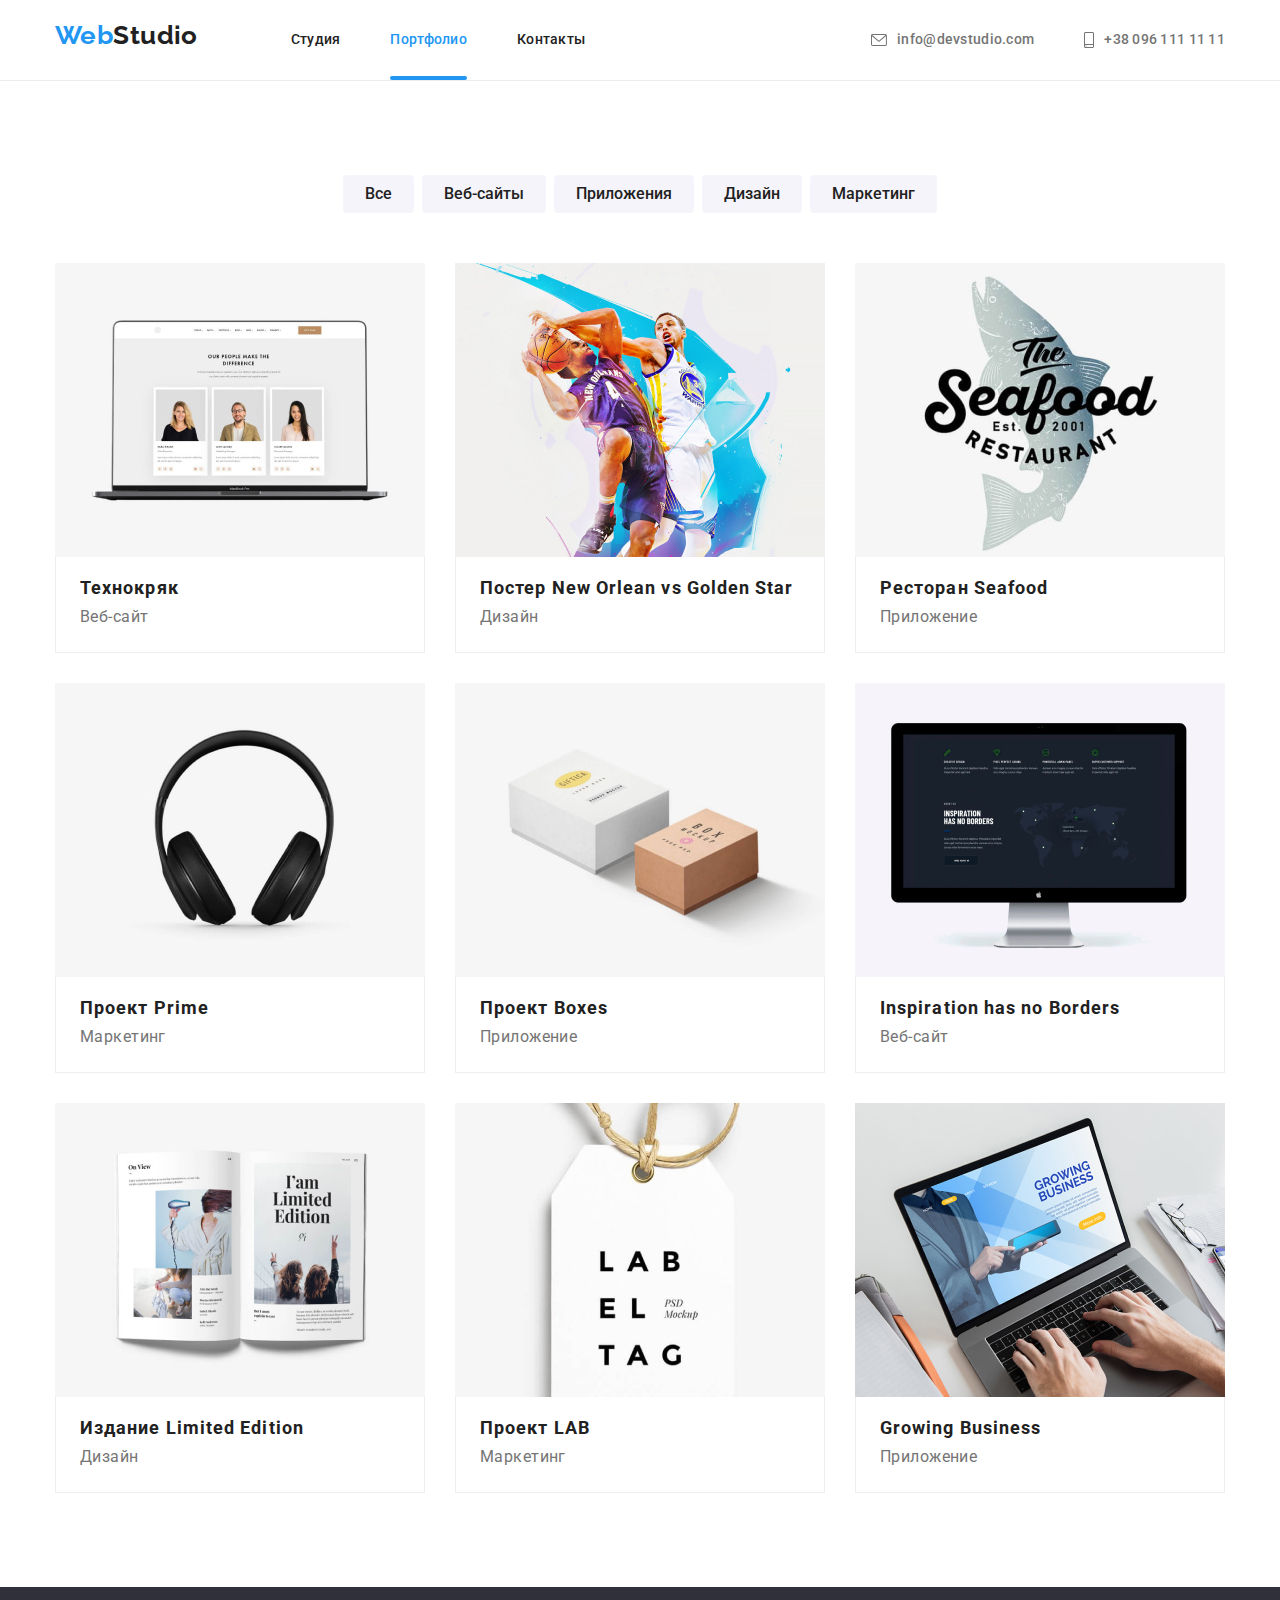
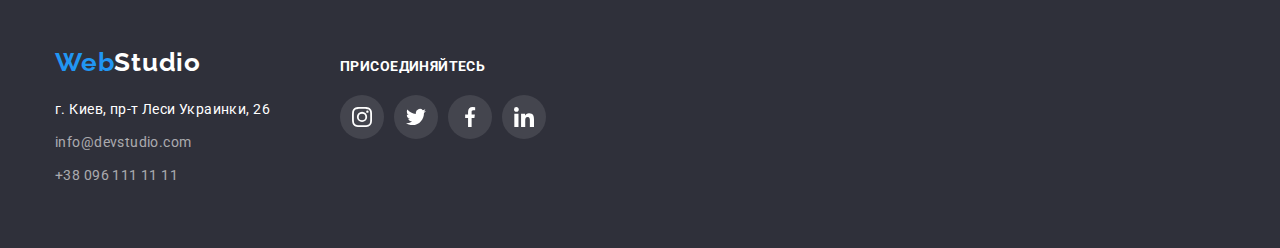
==== portfolio.html @ e8a30d2d "HW6" ====
<!DOCTYPE html>
<html lang="ru">
<head>
    <meta charset="UTF-8">
    <meta http-equiv="X-UA-Compatible" content="IE=edge">
    <meta name="viewport" content="width=device-width, initial-scale=1.0">
    <title>Document</title>
    <link rel="preconnect" href="https://fonts.googleapis.com">
    <link rel="preconnect" href="https://fonts.gstatic.com" crossorigin>
    <link href="https://fonts.googleapis.com/css2?family=Montserrat:wght@400;700&family=Raleway:wght@700&family=Roboto:wght@400;500;700;900&display=swap" rel="stylesheet">
    <link rel="stylesheet" href="https://cdnjs.cloudflare.com/ajax/libs/modern-normalize/1.1.0/modern-normalize.min.css">
    <link rel="stylesheet" href="./css/style.css">
</head>
<body>
    <header class="page-header">
                    <div class="container leader">
                        <nav>
                            <a href="./index.html" class="logo-header"><span class="logo-first-part">Web</span>Studio</a>
                            <ul class="site-nav list">
                                <li class="header-link"><a href="./index.html" class="link">Студия</a></li>
                                <li class="header-link"><a href="" class="link current">Портфолио</a></li>
                                <li class="header-link"><a href="" class="link">Контакты</a></li>
                            </ul>
                        </nav>
                        <ul class="auth-nav list">
                            <li class="auth-link"><a href="mailto:info@devstudio.com" class="primary-button">
                                    <svg class="icon-nav">
                                        <use href="./images/symbol-defs.svg#icon-envelope"></use>
                                    </svg> info@devstudio.com</a></li>
                            <li class="auth-link"><a href="tel:+380961111111" class="primary-button">
                                    <svg class="icon-nav phone">
                                        <use href="./images/symbol-defs.svg#icon-smartphone"></use>
                                    </svg>+38 096 111 11 11</a></li>
                        </ul>
                    </div>
    </header>
    <main>
        <section class="main-section portfolio section">
            <div class="container">
                <h1 hidden>Все виды работ</h1>
                <ul class="list portfolio">
                    <li class="work-list">
                        <button type="button" class="button-portfolio">Все</button>
                    </li>
                    <li class="work-list">
                        <button type="button" class="button-portfolio">Веб-сайты</button>
                    </li>
                    <li class="work-list">
                        <button type="button" class="button-portfolio">Приложения</button>
                    </li>
                    <li class="work-list">
                        <button type="button" class="button-portfolio">Дизайн</button>
                    </li>
                    <li class="work-list">
                        <button type="button" class="button-portfolio">Маркетинг</button>
                    </li>
                </ul>
                <ul class="portfolio-examples list">
                    <li class="portfolio-item">
                        <a class="link-p-i">
                            <div class="portfo-thumb">
                                <img src="./images/portfolio1.jpg" alt="Веб-сайт" width="370" height="294">
                                <div class="portfo-general">
                                    <p class="suggestion">Ресурс предлагает комплексные предложения с разным уровнем функционала и сервисов. Все это
                                        позволит посетителю получить
                                        исчерпывающие сведения о компании или частном лице.
                                    </p>
                                </div>
                            </div>
                            <div class="names">
                                <h2 class="secondary-title portfolio">Технокряк</h2>
                                <p class="ex-names">Веб-сайт</p>
                            </div>
                        </a>
                    </li>
                    <li class="portfolio-item">
                        <a class="link-p-i">
                            <div class="portfo-thumb">
                                <img src="./images/portfolio2.jpg" alt="Дизайн постера" width="370" height="294">
                                <div class="portfo-general">
                                    <p class="suggestion">Ресурс предлагает комплексные предложения с разным уровнем функционала и сервисов. Все это
                                        позволит посетителю
                                        получить исчерпывающие сведения о компании или частном лице.
                                    </p>
                                </div>
                                
                            </div>
                            <div class="names">
                                <h2 class="secondary-title portfolio">Постер New Orlean vs Golden Star</h2>
                                <p class="ex-names">Дизайн</p>
                            </div>
                        </a>
                    </li>
                    <li class="portfolio-item">
                        <a class="link-p-i">
                            <div class="portfo-thumb">
                                <img src="./images/portfolio3.jpg" alt="Лого ресторана" width="370" height="294">
                                <div class="portfo-general">
                                    <p class="suggestion">Ресурс предлагает комплексные предложения с разным уровнем функционала и сервисов. Все это
                                        позволит посетителю
                                        получить исчерпывающие сведения о компании или частном лице.
                                    </p>
                                </div>
                            </div>
                            <div class="names">
                                <h2 class="secondary-title portfolio">Ресторан Seafood</h2>
                                <p class="ex-names">Приложение</p>
                            </div>
                        </a>
                    </li>
                    <li class="portfolio-item">
                        <a class="link-p-i">
                            <div class="portfo-thumb">
                                <img src="./images/portfolio4.jpg" alt="Наушники" width="370" height="294">
                                <div class="portfo-general">
                                    <p class="suggestion">Ресурс предлагает комплексные предложения с разным уровнем функционала и сервисов. Все это
                                        позволит посетителю
                                        получить исчерпывающие сведения о компании или частном лице.
                                    </p>
                                </div>
                            </div>
                            <div class="names">
                                <h2 class="secondary-title portfolio">Проект Prime</h2>
                                <p class="ex-names">Маркетинг</p>
                            </div>
                        </a>
                    </li>
                    <li class="portfolio-item">
                        <a class="link-p-i">
                            <div class="portfo-thumb">
                                <img src="./images/portfolio5.jpg" alt="Две коробки" width="370" height="294">
                                <div class="portfo-general">
                                    <p class="suggestion">Ресурс предлагает комплексные предложения с разным уровнем функционала и сервисов. Все это
                                        позволит посетителю
                                        получить исчерпывающие сведения о компании или частном лице.
                                    </p>
                                </div>
                            </div>
                            <div class="names">
                                <h2 class="secondary-title portfolio">Проект Boxes</h2>
                                <p class="ex-names">Приложение</p>
                            </div>
                        </a>
                    </li>
                    <li class="portfolio-item">
                        <a class="link-p-i">
                            <div class="portfo-thumb">
                                <img src="./images/portfolio6.jpg" alt="Веб-сайт на экране" width="370" height="294">
                                <div class="portfo-general">
                                    <p class="suggestion">Ресурс предлагает комплексные предложения с разным уровнем функционала и сервисов. Все это
                                        позволит посетителю
                                        получить исчерпывающие сведения о компании или частном лице.
                                    </p>
                                </div>
                            </div>
                            <div class="names">
                                <h2 class="secondary-title portfolio" lang="en">Inspiration has no Borders</h2>
                                <p class="ex-names">Веб-сайт</p>
                            </div>
                        </a>
                    </li>
                    <li class="portfolio-item">
                        <a class="link-p-i">
                            <div class="portfo-thumb">
                                <img src="./images/portfolio7.jpg" alt="Книга с илюстрациями" width="370" height="294">
                                <div class="portfo-general">
                                    <p class="suggestion">Ресурс предлагает комплексные предложения с разным уровнем функционала и сервисов. Все это
                                        позволит посетителю
                                        получить исчерпывающие сведения о компании или частном лице.
                                    </p>
                                </div>
                            </div>
                            <div class="names">
                                <h2 class="secondary-title portfolio">Издание Limited Edition</h2>
                                <p class="ex-names">Дизайн</p>
                            </div>
                        </a>
                    </li>
                    <li class="portfolio-item">
                        <a class="link-p-i">
                            <div class="portfo-thumb">
                                <img src="./images/portfolio8.jpg" alt="Лого проекта" width="370" height="294">
                                <div class="portfo-general">
                                    <p class="suggestion">Ресурс предлагает комплексные предложения с разным уровнем функционала и сервисов. Все это
                                        позволит посетителю
                                        получить исчерпывающие сведения о компании или частном лице.
                                    </p>
                                </div>
                            </div>
                            <div class="names">
                                <h2 class="secondary-title portfolio">Проект LAB</h2>
                                <p class="ex-names">Маркетинг</p>
                            </div>
                        </a>
                    </li>
                    <li class="portfolio-item">
                        <a class="link-p-i">
                            <div class="portfo-thumb">
                                <img src="./images/portfolio9.jpg" alt="Экран с видом приложения" width="370" height="294">
                                <div class="portfo-general">
                                    <p class="suggestion">Ресурс предлагает комплексные предложения с разным уровнем функционала и сервисов. Все это
                                        позволит посетителю
                                        получить исчерпывающие сведения о компании или частном лице.
                                    </p>
                                </div>
                            </div>
                            <div class="names">
                                <h2 class="secondary-title portfolio" lang="en">Growing Business</h2>
                                <p class="ex-names">Приложение</p>
                            </div>
                        </a>
                    </li>
                </ul>
            </div>
        </section>
    </main>
    <footer class="page-footer">
        <div class="container basement">
            <div class="footer-div">
                <a href="/" class="logo-footer"><span class="logo-first-part">Web</span>Studio</a>
                <address>
                    <ul class="address list">
                        <li>
                            <p>г. Киев, пр-т Леси Украинки, 26</p>
                        </li>
                        <li><a href="mailto:info@devstudio.com" class="footer-primary-button">info@devstudio.com</a></li>
                        <li><a href="tel:+380961111111" class="footer-primary-button">+38 096 111 11 11</a></li>
                    </ul>
                </address>
            </div>
            <div class="footer-div">
                <p class="joining-paragraph">Присоединяйтесь</p>
                <ul class="social-sites">
                    <li class="footer-sites">
                        <a href="#" class="bottom-symbol">
                            <svg class="sites">
                                <use href="./images/symbol-defs.svg#icon-instagram"></use>
                            </svg>
                        </a>
                    </li>
                    <li class="footer-sites">
                        <a href="#" class="bottom-symbol">
                            <svg class="sites">
                                <use href="./images/symbol-defs.svg#icon-twitter"></use>
                            </svg>
                        </a>
                    </li>
                    <li class="footer-sites">
                        <a href="#" class="bottom-symbol">
                            <svg class="sites">
                                <use href="./images/symbol-defs.svg#icon-facebook"></use>
                            </svg>
                        </a>
                    </li>
                    <li class="footer-sites">
                        <a href="#" class="bottom-symbol">
                            <svg class="sites">
                                <use href="./images/symbol-defs.svg#icon-linkedin"></use>
                            </svg>
                        </a>
                    </li>
                </ul>
            </div>
        </div>
    </footer>
</body>
</html>
---- css/style.css ----
/* Колір лого  color: #2196F3;*/
/* Колір в  посилань хедері 
color: #2196F3;       color: #757575;*/
/* Бекграунд background: #E5E5E5; background: #2F303A; */
/* Колір h1  color: #FFFFFF; */
/* Колір посилань у футері color: rgba(255, 255, 255, 0.6); */


html {
  box-sizing: border-box;
}

*,
*::before,
*::after {
  box-sizing: inherit;
}

:root {
  --primary-text-color: #757575;
  --title-text-color: #212121;
  --accent-color: #2196F3;
  --main-background-color: #FFFFFF;
  --grey-background-color: #2F303A;
  --button-background-color: #188CE8;
  --secondary-white-background-color: #F5F4FA;
}

body {

  color: var(--primary-text-color);
  background: var(--main-background-color);
  font-family: Roboto, sans-serif;
  font-size: 14px;
  letter-spacing: 0.03em;
  
}

h1,
h2,
h3,
h4,
h5,
h6,
p {
  margin: 0;
  padding: 0;
}

ul {
  list-style: none;
  margin: 0;
  padding: 0;
}

.section {
  padding-top: 94px;
  padding-bottom: 94px;
}

.page-header {
  border-bottom: 1px solid #ECECEC;;
  background: var(--main-background-color);
}

.container {
  width: 1200px;
  padding-left: 15px;
  padding-right: 15px;
  margin-left: auto;
  margin-right: auto;
}

.leader {
  display: flex;
}

nav {
  display: flex;
  align-items: baseline;
} 

.logo-header {
  display: block;
  margin-right: 93px;
  margin-bottom: 25px;

  color: var(--title-text-color);
  font-family: Raleway, sans-serif;
  font-weight: 700;
  font-size: 26px;
  line-height: 1.19;
}

.logo-first-part {
  color: var(--accent-color);
  font-family: Raleway, sans-serif;
  font-weight: 700;
  font-size: 26px;
  line-height: 1.19;
}

.site-nav {
  display: flex;
}

.site-nav .header-link {
  margin-right: 50px;
}

.site-nav .header-link:last-child {
  margin-right: 0;
}

.site-nav .link {
  display: block;
  padding-top: 32px;
  padding-bottom: 32px;
  color: var(--title-text-color);
  font-weight: 500;
  line-height: 1.14;
  letter-spacing: 0.02em;

  /* transition-property: color;
  transition-duration: 250ms;
  transition-timing-function: cubic-bezier(0.4, 0, 0.2, 1); */

  transition: color 250ms cubic-bezier(0.4, 0, 0.2, 1);

}

.site-nav .link.current {
  position: relative;
  color: var(--accent-color);
}

.link:hover,
.link:focus {
  color: var(--accent-color);
  
}

.current::after {
position: absolute;
display: inline-block;
content: " ";
bottom: 0;
left: 0;
Width: 100%;
Height: 4px;
background: #2196F3;
border-radius: 2px;
}

.list,
.list a,
.page-footer a,
.page-header a {
  list-style: none;
  text-decoration: none;
}

.auth-nav {
  display: flex;
  margin-left: auto;
}

.auth-link {
  display: flex;
  align-items: center;
  margin-right: 50px;
  margin-top: 0;
  margin-bottom: 0;
  
}

.auth-link:last-child {
  margin-right: 0;
}

.primary-button {
  display: flex;
  align-items: center;
  color: var(--primary-text-color);
  font-family: inherit;
  font-weight: 500;
  line-height: 1.14;
  letter-spacing: 0.02em;
  padding-top: 32px;
  padding-bottom: 32px ;
  
  transition: color 250ms cubic-bezier(0.4, 0, 0.2, 1);
}

.primary-button:hover,
.primary-button:focus {
  cursor: pointer;
  color: var(--accent-color);
  
  
}


/*Hero section*/

.hero-section {
  padding-top: 200px;
  padding-bottom: 200px;
  text-align: center;
  background: var(--grey-background-color);

}

.overlay {
  max-width: 1600px;
  height: 600px;
  margin-left: auto;
  margin-right: auto;
  background-image: linear-gradient(to right, rgba(0, 0, 0, 0.4), rgba(0, 0, 0, 0.4)),
  url(../images/Img\ \(1\).jpg);
  background-repeat: no-repeat;
  background-position: center;
  background-size: cover;
}

.hero-title {

  margin-bottom: 30px;
  margin-left: auto;
  margin-right: auto;

  color: var(--main-background-color);
  font-weight: 900;
  font-size: 44px;
  line-height: 1.36;
  text-align: center;
  text-transform: uppercase;
  letter-spacing: 0.06em;
  width: 696px;
}

.secondary-button {
  align-items: center;
  text-align: center;
  cursor: pointer;

  color: var(--main-background-color);
  background-color: var(--accent-color);
  font-family: inherit;
  font-weight: 700;
  font-size: 16px;
  line-height: 1.88;
  letter-spacing: 0.06em;
  border: none;
  border-radius: 4px;
  width: 200px;
  height: 50px;
  box-shadow: 0px 4px 4px rgba(0, 0, 0, 0.15);

  transition: color 250ms cubic-bezier(0.4, 0, 0.2, 1),
  background-color 250ms cubic-bezier(0.4, 0, 0.2, 1);

}

.secondary-button:hover{
  color: var(--main-background-color);
  background-color: var(--button-background-color);
  font-family: inherit;
  
}

/*Other sections*/

/* .main-section {
  padding-top: 94px;
  padding-bottom: 94px;
} */

.main-section .third-title {
  font-weight: 700;
  font-size: 14px;
  line-height: 1.14;
  text-transform: uppercase;

}

.third-title {
  color: var(--title-text-color);
  margin-top: 0;
  margin-bottom: 10px;
}

.activity {

  padding-top: 0;
}

.main-section .second-item {
  line-height: 1.71;

}


.main-section .point {
  display: flex;

}

.specifics {
  width: 270px;
  margin-right: 30px;
  margin-left: 0;
}

.specifics:last-child {
  margin-right: 0;
}

.secondary-title {
  color: var(--title-text-color);
  font-weight: 700;
  font-size: 36px;
  line-height: 1.17;
  text-align: center;
  margin-bottom: 50px;
}

.list.works {
  display: flex;

}

img {
  display: block;
  max-width: 100%;
  height: auto;
}

.photos:not(:last-child) {
  margin-right: 30px ;
}

.action-thumb {
  position: relative;
}

.actions {
position: absolute;
bottom: 27px;
left: 0;
right: 0;

font-weight: 700;
line-height: 1.14;
text-align: center;
letter-spacing: 0.03em;
text-transform: uppercase;
color: var(--main-background-color);
}

.action-thumb::before {
  position: absolute;
  display: inline-block;
  content: " ";
  bottom: 0;
  width: 370px;
  height: 70px;

  background: rgba(47, 48, 58, 0.8);
}

/*Fourth section*/

.fourth-section {
  background: var(--secondary-white-background-color);
}

.secondary-title.studiia {
 text-align: center;
 margin-bottom: 50px;

}

.team-list {
  display: flex;
}

/* .team-list .employee {
  box-shadow: 0px 1px 3px rgba(0, 0, 0, 0.12),
  0px 1px 1px rgba(0, 0, 0, 0.14),
  0px 2px 1px rgba(0, 0, 0, 0.2);
  border-radius: 0px 0px 4px 4px;
  
} */

.employee {

  margin-right: 30px;
  background: var(--main-background-color);
  text-align: center;
  box-shadow: 0px 1px 3px rgba(0, 0, 0, 0.12),
  0px 1px 1px rgba(0, 0, 0, 0.14),
  0px 2px 1px rgba(0, 0, 0, 0.2);
  border-radius: 0px 0px 4px 4px;
}

.employee:last-child {
  margin-right: 0;
}

.profession {
 padding-top: 30px;
 padding-bottom: 16px;
/*margin-top: 30px;
margin-bottom: 30px;*/
 text-align: center;
}

.fourth-section .third-title {
  font-weight: 500;
  font-size: 16px;
  line-height: 1.19;
  margin-bottom: 10px;
}

.fourth-section p {
  font-size: 16px;
  line-height: 1.19;
  
}

.social-box {
  padding-bottom: 30px;
  text-align: center;
}

.personal-sites {
  margin-right: 10px;
  width: 44px;
  height: 44px;
  border-radius: 50%;
  cursor: pointer;
  transition: background-color 250ms cubic-bezier(0.4, 0, 0.2, 1);
}

.personal-sites:last-child {
  margin-right: 0;
}

.personal-link-site{
display: flex;
align-items: center;
width: 100%;
height: 100%;
padding: 12px 12px;
transition: fill 250ms cubic-bezier(0.4, 0, 0.2, 1);
}

.personal-link-site:hover .personal-icon-site,
.personal-link-site:focus .personal-icon-site{
  fill: var(--main-background-color);
}

.personal-sites:hover {
  background-color: var(--accent-color);
}

.personal-icon-site {
  width: 20px;
  height: 20px;
  fill: #AFB1B8;
}
/*Footer*/

.page-footer {
  padding-top: 60px;
  padding-bottom: 60px;
  background: var(--grey-background-color);
}

.logo-footer {
  display: inline-block;
  font-weight: 700;
  font-size: 26px;
  line-height: 1.19;
  letter-spacing: 0.03em;
  margin-bottom: 20px;
  
  color: var(--main-background-color);
  font-family: Raleway, sans-serif;
}

address {
  font-style: normal;

}

.address li:not(:last-child){
  margin-bottom: 9px;
}

.address p {
 color: var(--main-background-color);
 line-height: 1.71;
}

.address a { 
  color: rgba(255, 255, 255, 0.6);
  line-height: 1.71;
}

.footer-primaru-button {
  display: flex;
  align-items: center;
  color: var(--primary-text-color);
  font-family: inherit;
  font-weight: 500;
  line-height: 1.14;
  letter-spacing: 0.02em;
}
/*Portfolio*/


.button-portfolio {
  cursor: pointer;

  color: var(--title-text-color);
  background: var(--secondary-white-background-color);
  font-family: inherit;
  font-weight: 500;
  font-size: 16px;
  line-height: 1.62;
  text-align: center;
  border-radius: 4px;
  border: none;
  padding: 6px 22px;
  
  transition: color 250ms cubic-bezier(0.4, 0, 0.2, 1),
  background-color 250ms cubic-bezier(0.4, 0, 0.2, 1);
}

.button-portfolio:hover {
  color: var(--main-background-color);
  background-color: var(--accent-color);
}

.list.portfolio {
  display: flex;
  justify-content: center;
  margin-bottom: 50px;
  margin-left: auto;
  margin-right: auto;

}

.work-list {
  margin-right: 8px;
  border-radius: 4px;

  transition: bow-shadow 250ms cubic-bezier(0.4, 0, 0.2, 1);
}

.work-list:last-child{
  margin-right: 0;
}

.work-list:hover,
.work-list:focus {
  box-shadow: 0px 3px 1px rgba(0, 0, 0, 0.1),
  0px 1px 2px rgba(0, 0, 0, 0.08),
  0px 2px 2px rgba(0, 0, 0, 0.12);
}


.portfolio-examples.list {
  display: flex;
  flex-wrap: wrap;
  list-style: none;
  margin-right: -30px;
  margin-bottom: -30px;

}

.portfolio-item {
  margin-right: 30px;
  margin-bottom: 30px;
  background: #FFFFFF;
  
}

.portfolio-item:nth-child(3n){
  margin-right: 0px;
}

.link-p-i {
  transition: box-shadow 250ms cubic-bezier(0.4, 0, 0.2, 1);
}

.link-p-i:hover {
  display: block;
  box-shadow: 0px 1px 1px rgba(0, 0, 0, 0.12),
  0px 4px 4px rgba(0, 0, 0, 0.06),
  1px 4px 6px rgba(0, 0, 0, 0.16);
}

.names {

  padding-left: 24px;
  padding-right: 24px;
  padding-top: 20px;
  padding-bottom: 20px;
  border-left: 1px solid #EEEEEE;
  border-right: 1px solid #EEEEEE;
  border-bottom: 1px solid #EEEEEE;
}

.portfolio-examples li {
  background: var(--main-background-color);
}

.portfolio-examples .secondary-title {
  font-weight: 700;
  font-size: 18px;
  line-height: 2;
  letter-spacing: 0.06em;
}

.portfolio-examples .ex-names {
  font-size: 16px;
  line-height: 1.88;
}

.portfo-thumb {
  position: relative;
  overflow: hidden;
}

.portfo-general {
  position: absolute;
  top: 0;
  left: 0;
  width: 100%;
  height: 100%;
  background-color: rgba(33, 150, 243, 0.9);;
  opacity: 0; 
  transform: translateY(100%);
  
  transition: transform 250ms cubic-bezier(0.4, 0, 0.2, 1),
  opacity 250ms cubic-bezier(0.4, 0, 0.2, 1);
}

.portfolio-item:hover .portfo-general{
  transform: translateX(0);
  opacity: 1;
}


.suggestion {
  position: absolute;
  top: 63px;
  left: 24px;
  font-weight: 400;
  font-size: 18px;
  line-height: 1.56;
  letter-spacing: 0.03em;

  color: var(--main-background-color);
  opacity: 0;
  transition: opacity 250ms cubic-bezier(0.4, 0, 0.2, 1);
}

.portfolio-item:hover .suggestion {
  opacity: 1;
}

.secondary-title.portfolio {

  font-weight: 700;
  font-size: 18px;
  line-height: 1.17;
  margin-bottom: 4px;
  text-align: left;
  letter-spacing: 0.06em;
  
}


/* Sprite.css  */
/* Header */
.icon-nav {
  margin-right: 10px;
  margin-left: 0;
  margin-top: 0;
  margin-bottom: 0;
  padding: 0;
  width: 16px;
  height: 12px;
  fill: currentColor;
 }

 .phone {
   width: 10px;
   height: 16px;
 }
 /* Hero section */
 .close-button {
    display: flex;
    align-items: center;
    justify-content: center;
    padding: 0;
    width: 30px;
    height: 30px;
    margin-left: 490px;
    margin-top: 8px;
    margin-right: 8px;
    background: var(--main-background-color);
    border: 1px solid rgba(0, 0, 0, 0.1);
    border-radius: 50%;
   
 }

 .close {
  margin: 0;
  padding: 0;
  width: 18px;
  height: 18px;
  fill: #000000;
 }

 /* Second section */
 .features {
   display: flex;
   align-items: center;
   width: 270px;
   height: 120px;
   margin-bottom: 30px;
   border-radius: 4px;
   background: #F5F4FA;
   padding: 25px 100px;
 }

 .specific-pic {
   width: 70px;
   height: 70px;
  }
 
 .specific-pic:last-child {
   margin-right: 0;
  }

 /* Clients */
.clients {
  display: flex;
  padding: 0;
  margin: 0;
  list-style: none;
}

.link-icon {
  width: 170px;
  height: 92px;
  border: 1px solid #AFB1B8;
  border-radius: 4px;
  padding: 16px 32px;
  fill: #AFB1B8;

  
}

a .link-icon {
 transition: border 250ms cubic-bezier(0.4, 0, 0.2, 1),
 border-radius 250ms cubic-bezier(0.4, 0, 0.2, 1);
}

.link-icon:hover,
.link-icon:focus {
  fill: var(--accent-color);
  border: 1px solid var(--accent-color);
  border-radius: 4px;
}


.icontype {
  margin-right: 30px;
  fill: #AFB1B8;
}

.icontype:last-child {
  margin-right: 0;
}

/* Footer */

.basement {
  display: flex;
  align-items: baseline;
}

.footer-div {
  margin-right: 70px;
}

.footer-div:last-child {
  margin-right: 0;
}

.joining-paragraph {
color: var(--main-background-color);
font-weight: 700;
line-height: 1.14;
text-transform: uppercase;
margin-bottom: 20px;

}

.social-sites {
  display: flex;
  justify-content: center;
  padding: 0;
  margin: 0;
  list-style: none;
}

.footer-sites {
  margin-right: 10px;
  width: 44px;
  height: 44px;
  border-radius: 50%;
  background: rgba(255, 255, 255, 0.1);
  cursor: pointer;

  transition: background-color 250ms cubic-bezier(0.4, 0, 0.2, 1);
}

.footer-sites:hover,
.footer-sites:focus {
  background-color: var(--accent-color);
  
}

.footer-sites:last-child {
 margin: 0;
}

.bottom-symbol {
  display: flex;
  align-items: center;
  width: 100%;
  height: 100%;
  padding: 12px 12px;
}

.sites {
  width: 20px;
  height: 20px;
  fill: var(--main-background-color);
} 


.footer-m-l-joining {
  display: flex;
}

.m-l-input {
  width: 358px;
  height: 50px;
  padding-left: 15px;
  margin-right: 12px;
  background-color: var(--grey-background-color);
  border: 1px solid rgba(255, 255, 255, 0.3);
  box-shadow: 0px 4px 4px rgb(0 0 0 / 15%);;
  border-radius: 4px;
/* 
  font-size: 16px;
  line-height: 20px;
  display: flex;
  align-items: center;
  letter-spacing: 0.03em;
  color: rgba(255, 255, 255, 0.6); */
}

.subscribe {
  display: flex;
  align-items: center;
  justify-content: center;
  padding: 10px 29px;
  text-align: center; 
  font-family: inherit;
  font-weight: 700;
  font-size: 16px;
  line-height: 1.88;
  letter-spacing: 0.06em;
  color: #FFFFFF;
  width: 200px;
  height: 50px;
  background: #2196F3;
  box-shadow: 0px 4px 4px rgba(0, 0, 0, 0.15);
  border: none;
  border-radius: 4px;
  cursor: pointer;
}
 
/* Backdrop */
.backdrop {
  position: fixed;
  top: 0;
  left: 0;
  width: 100%;
  height: 100%;
  background: rgba(0, 0, 0, 0.2);
  opacity: 1;

  z-index: 2;
  transition: opacity 250ms cubic-bezier(0.4, 0, 0.2, 1);
}

.backdrop.is-hidden {
  opacity: 0;
  pointer-events: none;
 
}


.modal {
  position: absolute;
  top: 50%;
  left: 50%;
  

  min-width: 528px;
  min-height: 581px;
  background: #FFFFFF;
  box-shadow: 0px 1px 3px rgba(0, 0, 0, 0.12),
  0px 1px 1px rgba(0, 0, 0, 0.14),
  0px 2px 1px rgba(0, 0, 0, 0.2);
  border-radius: 4px;

  
  transform: translate(-50%, -50%) scale(1);
  transition: transform 250ms cubic-bezier(0.4, 0, 0.2, 1);
}


.backdrop.is-hidden .modal {
  transform: translate(50%, 50%);
}
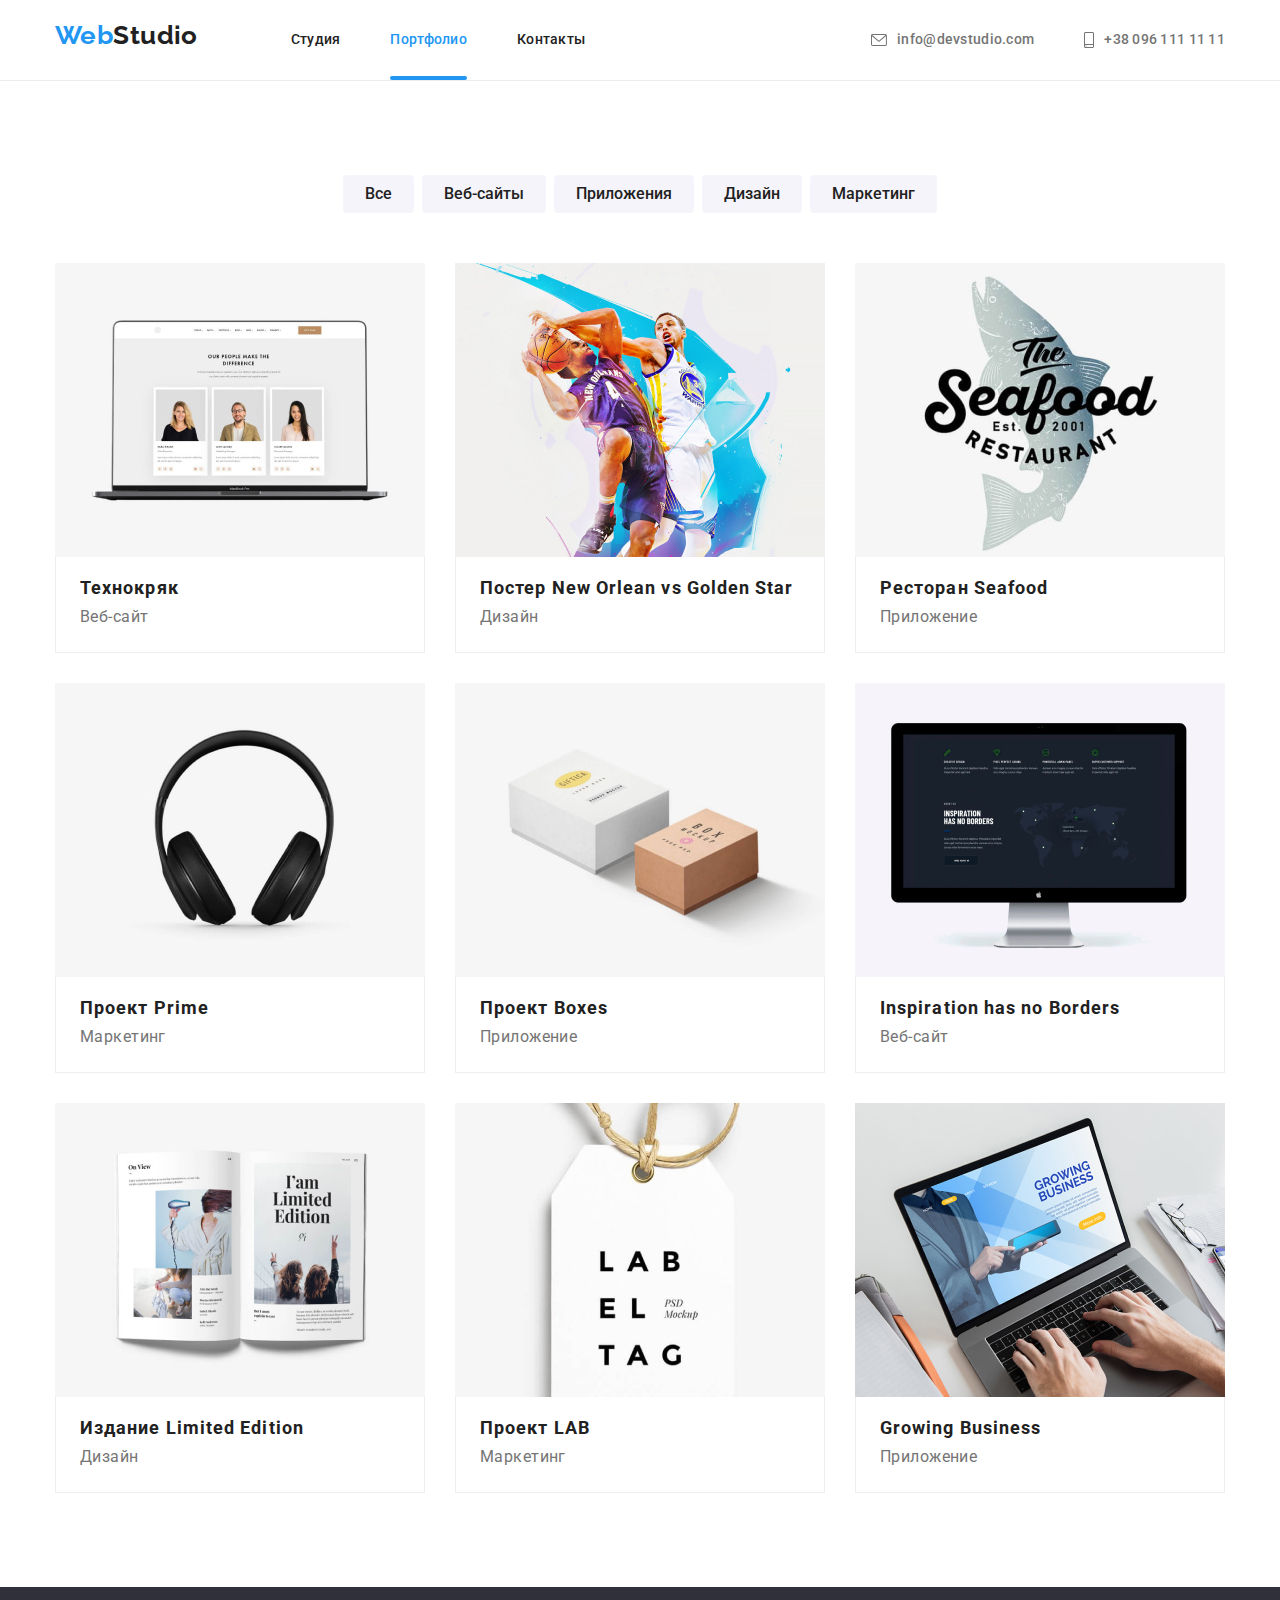
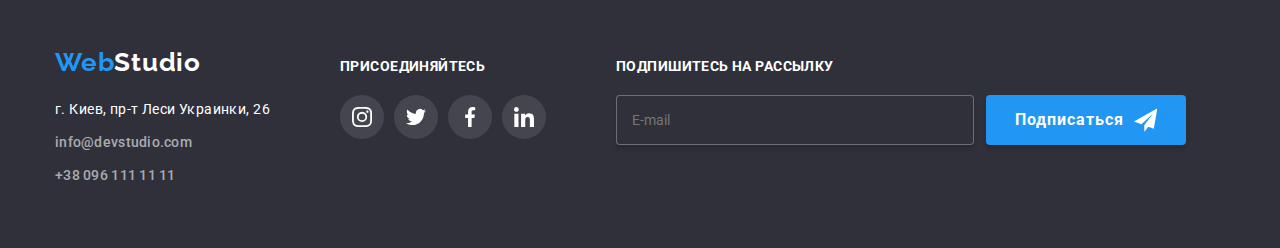
==== commit 0a52e71d: "HT 7" ====
--- a/portfolio.html
+++ b/portfolio.html
@@ -261,6 +261,19 @@
                     </li>
                 </ul>
             </div>
+            <div  class="footer-div">
+                <form action="#"></form>
+                <p class="joining-paragraph">Подпишитесь на рассылку</p>
+                <div class="footer-m-l-joining">
+                    <label for="mailing-list"></label>
+                    <input class="m-l-input" type="email" placeholder="E-mail" id="mailing-list" name="mailing-list">
+                    <button type="submit" class="subscribe">Подписаться
+                        <svg class="icon-submit">
+                            <use href="./images/symbol-defs.svg#icon-send"></use>
+                        </svg>
+                    </button>
+                </div>
+            </div>
         </div>
     </footer>
 </body>
--- a/css/style.css
+++ b/css/style.css
@@ -269,6 +269,199 @@
   
 }
 
+.form {
+  width: 448px;
+  margin-left: 40px;
+  margin-right: 40px;
+}
+
+.form-box {
+  flex-direction: column;
+  display: flex;
+  text-align: start;
+  margin-bottom: 10px;
+}
+
+.form-title {
+  font-weight: 700;
+  font-size: 20px;
+  line-height: 1.15;
+  text-align: center;
+  letter-spacing: 0.03em;
+  margin-bottom: 12px;
+  
+  color: var(--title-text-color);
+}
+
+.form-label {
+  margin-bottom: 4px;
+  font-weight: 400;
+  font-size: 12px;
+  line-height: 1.16;
+  letter-spacing: 0.01em;
+  color: #757575;
+} 
+
+.form-input {
+  width: 100%;
+  height: 40px;
+  border: 1px solid rgba(33, 33, 33, 0.2);
+  border-radius: 4px;
+  margin: 0;
+  padding: 12px 12px 12px 42px;
+  cursor: pointer;
+  outline: none;
+
+  transition: border 250ms cubic-bezier(0.4, 0, 0.2, 1),
+  border-radius 250ms cubic-bezier(0.4, 0, 0.2, 1);
+}
+
+.form-input-area {
+  position: relative;
+}
+
+.form-input:hover,
+.form-input:focus {
+  border: 1px solid #2196F3;
+  border-radius: 4px;
+}
+
+.form-icon {
+  position: absolute;
+  left: 12px;
+  top: 50%;
+  transform: translateY(-50%);
+  margin: 0;
+  padding: 0;
+  width: 12px;
+  height: 12px;
+  fill: var(--title-text-color);
+  cursor: pointer;
+  /* transition: fill 250ms cubic-bezier(0.4, 0, 0.2, 1); */
+}
+
+.form-input:hover + .form-icon,
+.form-input:focus + .form-icon {
+  fill: var(--accent-color);
+}
+
+.form-textarea {
+  resize: none;
+  width: 100%;
+  height: 120px;
+  border: 1px solid rgba(33, 33, 33, 0.2);
+  border-radius: 4px;
+  margin-bottom: 20px;
+  margin-top: 4px;
+  padding: 12px 16px;
+  outline: none;
+  transition: border 250ms cubic-bezier(0.4, 0, 0.2, 1);
+}
+
+.form-textarea:hover,
+.form-textarea:focus {
+  border: 1px solid #2196F3;
+  cursor: pointer;
+}
+
+.form-button {
+  width: 200px;
+  height: 50px;
+  margin: 0;
+  padding: 0;
+  font-weight: 700;
+  font-size: 16px;
+  line-height: 1.88;
+  text-align: center;
+  letter-spacing: 0.06em;
+  color: #FFFFFF;
+  background: #2196F3;
+  box-shadow: 0px 4px 4px rgba(0, 0, 0, 0.15);
+  border-radius: 4px;
+  border: none;
+  cursor: pointer;
+}
+
+.policy {
+  flex-direction: row;
+  align-items: center;
+  margin-bottom: 30px;
+}
+
+.checkbox-label {
+  position: relative;
+  display: inline-block;
+  margin-left: 13px;
+  font-weight: 400;
+  font-size: 14px;
+  line-height: 1.71;
+  letter-spacing: 0.03em;
+  color: #757575;
+} 
+
+.checkbox-input {
+  -webkit-appearance: none;
+  -moz-appearance: none;
+  appearance: none;
+
+  position: absolute;
+}
+
+.checkbox-icon {
+  display: inline-block;
+  margin-right: 7px;
+  width: 16px;
+  height: 15px;
+} 
+
+
+.ch-icon {
+  width: 16px;
+  height: 15px;
+}
+
+.checkbox-icon2 {
+  display: none;
+  margin-right: 7px;
+  width: 16px;
+  height: 15px;
+}
+
+.ch-icon2 {
+  background-color: var(--accent-color);
+  width: 16px;
+  height: 15px;
+}
+
+.checkbox-input:checked ~ .checkbox-icon {
+  display: none;
+}
+
+.checkbox-input:checked ~ .checkbox-icon2 {
+  display: inline-block;
+}
+
+/* .visually-hidden {
+position: absolute;
+width: 1px;
+height: 1px;
+margin: -1px;
+border: 0;
+padding: 0;
+white-space: nowrap;
+clip-path: inset(100%);
+clip: rect(0 0 0 0);
+overflow: hidden;
+} 
+*/
+
+.contract {
+  margin-left: 4px;
+  text-decoration-line: underline;
+  color: #2196F3;
+} 
+
+
 /*Other sections*/
 
 /* .main-section {
@@ -509,7 +702,7 @@
   line-height: 1.71;
 }
 
-.footer-primaru-button {
+.footer-primary-button {
   display: flex;
   align-items: center;
   color: var(--primary-text-color);
@@ -518,6 +711,9 @@
   line-height: 1.14;
   letter-spacing: 0.02em;
 }
+
+
+
 /*Portfolio*/
 
 
@@ -715,7 +911,11 @@
     margin-right: 8px;
     background: var(--main-background-color);
     border: 1px solid rgba(0, 0, 0, 0.1);
-    border-radius: 50%;
+    border-radius: 50%; 
+    cursor: pointer;
+ }
+ .close:hover {
+   fill:  #2196F3;
    
  }
 
@@ -870,6 +1070,9 @@
   border: 1px solid rgba(255, 255, 255, 0.3);
   box-shadow: 0px 4px 4px rgb(0 0 0 / 15%);;
   border-radius: 4px;
+  outline: none;
+
+  
 /* 
   font-size: 16px;
   line-height: 20px;
@@ -877,6 +1080,13 @@
   align-items: center;
   letter-spacing: 0.03em;
   color: rgba(255, 255, 255, 0.6); */
+}
+
+.icon-submit {
+  margin-left: 10px;
+  width: 24px;
+  height: 24px;
+  fill: var(--main-background-color);
 }
 
 .subscribe {
@@ -898,6 +1108,7 @@
   border: none;
   border-radius: 4px;
   cursor: pointer;
+  outline: none;
 }
  
 /* Backdrop */
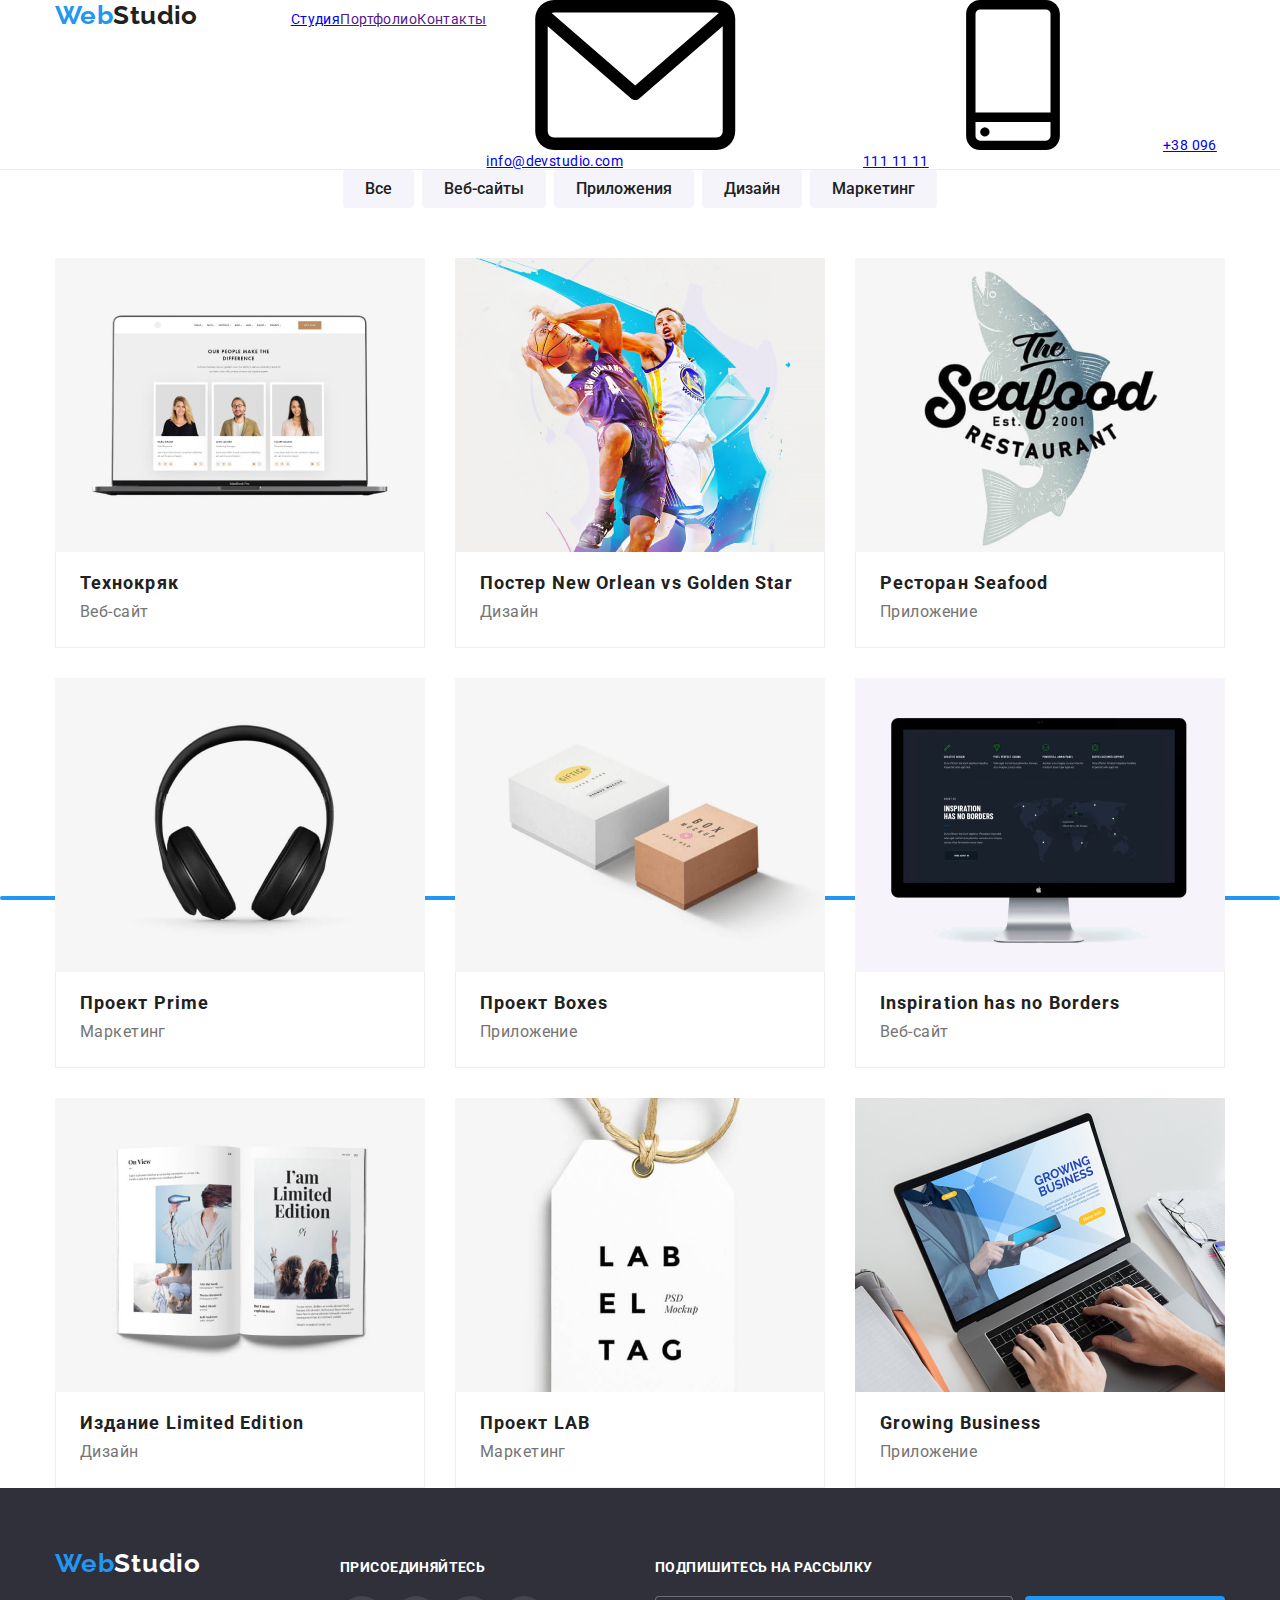
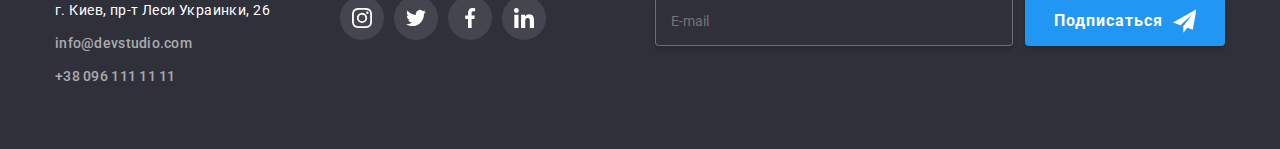
==== commit 7a7e6f62: "Changes portfolio footer" ====
--- a/portfolio.html
+++ b/portfolio.html
@@ -261,7 +261,7 @@
                     </li>
                 </ul>
             </div>
-            <div  class="footer-div">
+            <div  class="footer-subscribe">
                 <form action="#"></form>
                 <p class="joining-paragraph">Подпишитесь на рассылку</p>
                 <div class="footer-m-l-joining">
--- a/css/style.css
+++ b/css/style.css
@@ -53,11 +53,6 @@
   padding: 0;
 }
 
-.section {
-  padding-top: 94px;
-  padding-bottom: 94px;
-}
-
 .page-header {
   border-bottom: 1px solid #ECECEC;;
   background: var(--main-background-color);
@@ -90,6 +85,8 @@
   font-weight: 700;
   font-size: 26px;
   line-height: 1.19;
+  list-style: none;
+  text-decoration: none;
 }
 
 .logo-first-part {
@@ -104,15 +101,17 @@
   display: flex;
 }
 
-.site-nav .header-link {
+.site-nav__list {
   margin-right: 50px;
-}
-
-.site-nav .header-link:last-child {
+  list-style: none;
+  text-decoration: none;
+}
+
+.site-nav__list:last-child {
   margin-right: 0;
 }
 
-.site-nav .link {
+.site-nav__link {
   display: block;
   padding-top: 32px;
   padding-bottom: 32px;
@@ -120,6 +119,8 @@
   font-weight: 500;
   line-height: 1.14;
   letter-spacing: 0.02em;
+  list-style: none;
+  text-decoration: none;
 
   /* transition-property: color;
   transition-duration: 250ms;
@@ -129,13 +130,13 @@
 
 }
 
-.site-nav .link.current {
+.site-nav__link.current {
   position: relative;
   color: var(--accent-color);
 }
 
-.link:hover,
-.link:focus {
+.site-nav__link:hover,
+.site-nav__link:focus {
   color: var(--accent-color);
   
 }
@@ -152,33 +153,29 @@
 border-radius: 2px;
 }
 
-.list,
-.list a,
-.page-footer a,
-.page-header a {
-  list-style: none;
-  text-decoration: none;
-}
 
 .auth-nav {
   display: flex;
   margin-left: auto;
-}
-
-.auth-link {
+
+}
+
+.auth-nav__list {
   display: flex;
   align-items: center;
   margin-right: 50px;
   margin-top: 0;
   margin-bottom: 0;
-  
-}
-
-.auth-link:last-child {
+  list-style: none;
+  text-decoration: none;
+  
+}
+
+.auth-nav__list:last-child {
   margin-right: 0;
 }
 
-.primary-button {
+.page-header__button {
   display: flex;
   align-items: center;
   color: var(--primary-text-color);
@@ -188,18 +185,37 @@
   letter-spacing: 0.02em;
   padding-top: 32px;
   padding-bottom: 32px ;
+  list-style: none;
+  text-decoration: none;
   
   transition: color 250ms cubic-bezier(0.4, 0, 0.2, 1);
 }
 
-.primary-button:hover,
-.primary-button:focus {
+.page-header__button:hover,
+.page-header__button:focus {
   cursor: pointer;
   color: var(--accent-color);
   
   
 }
 
+/* Sprite */
+
+.auth-nav__icon {
+  margin-right: 10px;
+  margin-left: 0;
+  margin-top: 0;
+  margin-bottom: 0;
+  padding: 0;
+  width: 16px;
+  height: 12px;
+  fill: currentColor;
+}
+
+.auth-nav__icon--shape {
+  width: 10px;
+  height: 16px;
+}
 
 /*Hero section*/
 
@@ -223,7 +239,7 @@
   background-size: cover;
 }
 
-.hero-title {
+.hero-section__title {
 
   margin-bottom: 30px;
   margin-left: auto;
@@ -239,7 +255,7 @@
   width: 696px;
 }
 
-.secondary-button {
+.hero-section__button {
   align-items: center;
   text-align: center;
   cursor: pointer;
@@ -262,18 +278,13 @@
 
 }
 
-.secondary-button:hover{
+.hero-section__button:hover{
   color: var(--main-background-color);
   background-color: var(--button-background-color);
   font-family: inherit;
   
 }
 
-.form {
-  width: 448px;
-  margin-left: 40px;
-  margin-right: 40px;
-}
 
 .form-box {
   flex-direction: column;
@@ -316,7 +327,7 @@
   border-radius 250ms cubic-bezier(0.4, 0, 0.2, 1);
 }
 
-.form-input-area {
+.form-input__position {
   position: relative;
 }
 
@@ -333,8 +344,8 @@
   transform: translateY(-50%);
   margin: 0;
   padding: 0;
-  width: 12px;
-  height: 12px;
+  width: 18px;
+  height: 18px;
   fill: var(--title-text-color);
   cursor: pointer;
   /* transition: fill 250ms cubic-bezier(0.4, 0, 0.2, 1); */
@@ -382,7 +393,7 @@
   cursor: pointer;
 }
 
-.policy {
+.checkbox {
   flex-direction: row;
   align-items: center;
   margin-bottom: 30px;
@@ -390,7 +401,8 @@
 
 .checkbox-label {
   position: relative;
-  display: inline-block;
+  display: flex;
+  align-items: center;
   margin-left: 13px;
   font-weight: 400;
   font-size: 14px;
@@ -407,38 +419,47 @@
   position: absolute;
 }
 
-.checkbox-icon {
-  display: inline-block;
+.checkbox-icon__main{
+  display: flex;
+  align-items: center;
   margin-right: 7px;
   width: 16px;
   height: 15px;
 } 
 
 
-.ch-icon {
+.checkbox-icon__first {
   width: 16px;
   height: 15px;
 }
 
-.checkbox-icon2 {
+.checkbox-icon__replaced {
   display: none;
   margin-right: 7px;
   width: 16px;
   height: 15px;
 }
 
-.ch-icon2 {
+.checkbox-icon__second { 
+ 
   background-color: var(--accent-color);
   width: 16px;
   height: 15px;
 }
 
-.checkbox-input:checked ~ .checkbox-icon {
+.checkbox-input:checked ~ .checkbox-icon__main {
   display: none;
 }
 
-.checkbox-input:checked ~ .checkbox-icon2 {
-  display: inline-block;
+.checkbox-input:checked ~ .checkbox-icon__replaced {
+  display: flex;
+  align-items: center;
+}
+
+.checkbox__contract {
+  margin-left: 4px;
+  text-decoration-line: underline;
+  color: #2196F3;
 }
 
 /* .visually-hidden {
@@ -454,62 +475,24 @@
 overflow: hidden;
 } 
 */
-
-.contract {
-  margin-left: 4px;
-  text-decoration-line: underline;
-  color: #2196F3;
-} 
-
-
-/*Other sections*/
-
-/* .main-section {
+/* Second section  */
+.second-section {
   padding-top: 94px;
-  padding-bottom: 94px;
-} */
-
-.main-section .third-title {
+ padding-bottom: 94px;
+}
+
+/* Third-section */
+
+.third-section {
   font-weight: 700;
   font-size: 14px;
   line-height: 1.14;
   text-transform: uppercase;
-
-}
-
-.third-title {
-  color: var(--title-text-color);
-  margin-top: 0;
-  margin-bottom: 10px;
-}
-
-.activity {
-
-  padding-top: 0;
-}
-
-.main-section .second-item {
-  line-height: 1.71;
-
-}
-
-
-.main-section .point {
-  display: flex;
-
-}
-
-.specifics {
-  width: 270px;
-  margin-right: 30px;
-  margin-left: 0;
-}
-
-.specifics:last-child {
-  margin-right: 0;
-}
-
-.secondary-title {
+  padding-top: 94px;
+  padding-bottom: 94px;
+}
+
+.third-section__title{
   color: var(--title-text-color);
   font-weight: 700;
   font-size: 36px;
@@ -518,9 +501,10 @@
   margin-bottom: 50px;
 }
 
-.list.works {
-  display: flex;
-
+.third-section__list {
+  display: flex;
+  list-style: none;
+  text-decoration: none;
 }
 
 img {
@@ -529,29 +513,29 @@
   height: auto;
 }
 
-.photos:not(:last-child) {
-  margin-right: 30px ;
-}
-
-.action-thumb {
+.third-section__photos:not(:last-child) {
+  margin-right: 30px;
+}
+
+.third-section__thumb {
   position: relative;
 }
 
-.actions {
-position: absolute;
-bottom: 27px;
-left: 0;
-right: 0;
-
-font-weight: 700;
-line-height: 1.14;
-text-align: center;
-letter-spacing: 0.03em;
-text-transform: uppercase;
-color: var(--main-background-color);
-}
-
-.action-thumb::before {
+.third-section__actions {
+  position: absolute;
+  bottom: 27px;
+  left: 0;
+  right: 0;
+
+  font-weight: 700;
+  line-height: 1.14;
+  text-align: center;
+  letter-spacing: 0.03em;
+  text-transform: uppercase;
+  color: var(--main-background-color);
+}
+
+.third-section__thumb::before {
   position: absolute;
   display: inline-block;
   content: " ";
@@ -562,9 +546,64 @@
   background: rgba(47, 48, 58, 0.8);
 }
 
+
+
+
+.main-section .third-title {
+  font-weight: 700;
+  font-size: 14px;
+  line-height: 1.14;
+  text-transform: uppercase;
+}
+
+.third-title {
+  color: var(--title-text-color);
+  margin-top: 0;
+  margin-bottom: 10px;
+}
+
+.activity {
+
+  padding-top: 0;
+}
+
+.main-section .second-item {
+  line-height: 1.71;
+
+}
+
+
+.main-section .point {
+  display: flex;
+
+}
+
+.specifics {
+  width: 270px;
+  margin-right: 30px;
+  margin-left: 0;
+}
+
+.specifics:last-child {
+  margin-right: 0;
+}
+
+.secondary-title {
+  color: var(--title-text-color);
+  font-weight: 700;
+  font-size: 36px;
+  line-height: 1.17;
+  text-align: center;
+  margin-bottom: 50px;
+}
+
+
+
 /*Fourth section*/
 
 .fourth-section {
+  padding-top: 94px;
+  padding-bottom: 94px;
   background: var(--secondary-white-background-color);
 }
 
@@ -663,6 +702,12 @@
   height: 20px;
   fill: #AFB1B8;
 }
+
+
+.fifth-section {
+  padding-top: 94px;
+  padding-bottom: 94px;
+}
 /*Footer*/
 
 .page-footer {
@@ -678,6 +723,8 @@
   line-height: 1.19;
   letter-spacing: 0.03em;
   margin-bottom: 20px;
+  list-style: none;
+    text-decoration: none;
   
   color: var(--main-background-color);
   font-family: Raleway, sans-serif;
@@ -710,287 +757,9 @@
   font-weight: 500;
   line-height: 1.14;
   letter-spacing: 0.02em;
-}
-
-
-
-/*Portfolio*/
-
-
-.button-portfolio {
-  cursor: pointer;
-
-  color: var(--title-text-color);
-  background: var(--secondary-white-background-color);
-  font-family: inherit;
-  font-weight: 500;
-  font-size: 16px;
-  line-height: 1.62;
-  text-align: center;
-  border-radius: 4px;
-  border: none;
-  padding: 6px 22px;
-  
-  transition: color 250ms cubic-bezier(0.4, 0, 0.2, 1),
-  background-color 250ms cubic-bezier(0.4, 0, 0.2, 1);
-}
-
-.button-portfolio:hover {
-  color: var(--main-background-color);
-  background-color: var(--accent-color);
-}
-
-.list.portfolio {
-  display: flex;
-  justify-content: center;
-  margin-bottom: 50px;
-  margin-left: auto;
-  margin-right: auto;
-
-}
-
-.work-list {
-  margin-right: 8px;
-  border-radius: 4px;
-
-  transition: bow-shadow 250ms cubic-bezier(0.4, 0, 0.2, 1);
-}
-
-.work-list:last-child{
-  margin-right: 0;
-}
-
-.work-list:hover,
-.work-list:focus {
-  box-shadow: 0px 3px 1px rgba(0, 0, 0, 0.1),
-  0px 1px 2px rgba(0, 0, 0, 0.08),
-  0px 2px 2px rgba(0, 0, 0, 0.12);
-}
-
-
-.portfolio-examples.list {
-  display: flex;
-  flex-wrap: wrap;
-  list-style: none;
-  margin-right: -30px;
-  margin-bottom: -30px;
-
-}
-
-.portfolio-item {
-  margin-right: 30px;
-  margin-bottom: 30px;
-  background: #FFFFFF;
-  
-}
-
-.portfolio-item:nth-child(3n){
-  margin-right: 0px;
-}
-
-.link-p-i {
-  transition: box-shadow 250ms cubic-bezier(0.4, 0, 0.2, 1);
-}
-
-.link-p-i:hover {
-  display: block;
-  box-shadow: 0px 1px 1px rgba(0, 0, 0, 0.12),
-  0px 4px 4px rgba(0, 0, 0, 0.06),
-  1px 4px 6px rgba(0, 0, 0, 0.16);
-}
-
-.names {
-
-  padding-left: 24px;
-  padding-right: 24px;
-  padding-top: 20px;
-  padding-bottom: 20px;
-  border-left: 1px solid #EEEEEE;
-  border-right: 1px solid #EEEEEE;
-  border-bottom: 1px solid #EEEEEE;
-}
-
-.portfolio-examples li {
-  background: var(--main-background-color);
-}
-
-.portfolio-examples .secondary-title {
-  font-weight: 700;
-  font-size: 18px;
-  line-height: 2;
-  letter-spacing: 0.06em;
-}
-
-.portfolio-examples .ex-names {
-  font-size: 16px;
-  line-height: 1.88;
-}
-
-.portfo-thumb {
-  position: relative;
-  overflow: hidden;
-}
-
-.portfo-general {
-  position: absolute;
-  top: 0;
-  left: 0;
-  width: 100%;
-  height: 100%;
-  background-color: rgba(33, 150, 243, 0.9);;
-  opacity: 0; 
-  transform: translateY(100%);
-  
-  transition: transform 250ms cubic-bezier(0.4, 0, 0.2, 1),
-  opacity 250ms cubic-bezier(0.4, 0, 0.2, 1);
-}
-
-.portfolio-item:hover .portfo-general{
-  transform: translateX(0);
-  opacity: 1;
-}
-
-
-.suggestion {
-  position: absolute;
-  top: 63px;
-  left: 24px;
-  font-weight: 400;
-  font-size: 18px;
-  line-height: 1.56;
-  letter-spacing: 0.03em;
-
-  color: var(--main-background-color);
-  opacity: 0;
-  transition: opacity 250ms cubic-bezier(0.4, 0, 0.2, 1);
-}
-
-.portfolio-item:hover .suggestion {
-  opacity: 1;
-}
-
-.secondary-title.portfolio {
-
-  font-weight: 700;
-  font-size: 18px;
-  line-height: 1.17;
-  margin-bottom: 4px;
-  text-align: left;
-  letter-spacing: 0.06em;
-  
-}
-
-
-/* Sprite.css  */
-/* Header */
-.icon-nav {
-  margin-right: 10px;
-  margin-left: 0;
-  margin-top: 0;
-  margin-bottom: 0;
-  padding: 0;
-  width: 16px;
-  height: 12px;
-  fill: currentColor;
- }
-
- .phone {
-   width: 10px;
-   height: 16px;
- }
- /* Hero section */
- .close-button {
-    display: flex;
-    align-items: center;
-    justify-content: center;
-    padding: 0;
-    width: 30px;
-    height: 30px;
-    margin-left: 490px;
-    margin-top: 8px;
-    margin-right: 8px;
-    background: var(--main-background-color);
-    border: 1px solid rgba(0, 0, 0, 0.1);
-    border-radius: 50%; 
-    cursor: pointer;
- }
- .close:hover {
-   fill:  #2196F3;
-   
- }
-
- .close {
-  margin: 0;
-  padding: 0;
-  width: 18px;
-  height: 18px;
-  fill: #000000;
- }
-
- /* Second section */
- .features {
-   display: flex;
-   align-items: center;
-   width: 270px;
-   height: 120px;
-   margin-bottom: 30px;
-   border-radius: 4px;
-   background: #F5F4FA;
-   padding: 25px 100px;
- }
-
- .specific-pic {
-   width: 70px;
-   height: 70px;
-  }
- 
- .specific-pic:last-child {
-   margin-right: 0;
-  }
-
- /* Clients */
-.clients {
-  display: flex;
-  padding: 0;
-  margin: 0;
-  list-style: none;
-}
-
-.link-icon {
-  width: 170px;
-  height: 92px;
-  border: 1px solid #AFB1B8;
-  border-radius: 4px;
-  padding: 16px 32px;
-  fill: #AFB1B8;
-
-  
-}
-
-a .link-icon {
- transition: border 250ms cubic-bezier(0.4, 0, 0.2, 1),
- border-radius 250ms cubic-bezier(0.4, 0, 0.2, 1);
-}
-
-.link-icon:hover,
-.link-icon:focus {
-  fill: var(--accent-color);
-  border: 1px solid var(--accent-color);
-  border-radius: 4px;
-}
-
-
-.icontype {
-  margin-right: 30px;
-  fill: #AFB1B8;
-}
-
-.icontype:last-child {
-  margin-right: 0;
-}
-
-/* Footer */
-
+  list-style: none;
+    text-decoration: none;
+}
 .basement {
   display: flex;
   align-items: baseline;
@@ -1004,12 +773,16 @@
   margin-right: 0;
 }
 
+.footer-subscribe {
+  margin-left: auto;
+}
+
 .joining-paragraph {
-color: var(--main-background-color);
-font-weight: 700;
-line-height: 1.14;
-text-transform: uppercase;
-margin-bottom: 20px;
+  color: var(--main-background-color);
+  font-weight: 700;
+  line-height: 1.14;
+  text-transform: uppercase;
+  margin-bottom: 20px;
 
 }
 
@@ -1035,11 +808,11 @@
 .footer-sites:hover,
 .footer-sites:focus {
   background-color: var(--accent-color);
-  
+
 }
 
 .footer-sites:last-child {
- margin: 0;
+  margin: 0;
 }
 
 .bottom-symbol {
@@ -1048,13 +821,15 @@
   width: 100%;
   height: 100%;
   padding: 12px 12px;
+  list-style: none;
+  text-decoration: none;
 }
 
 .sites {
   width: 20px;
   height: 20px;
   fill: var(--main-background-color);
-} 
+}
 
 
 .footer-m-l-joining {
@@ -1068,12 +843,13 @@
   margin-right: 12px;
   background-color: var(--grey-background-color);
   border: 1px solid rgba(255, 255, 255, 0.3);
-  box-shadow: 0px 4px 4px rgb(0 0 0 / 15%);;
+  box-shadow: 0px 4px 4px rgb(0 0 0 / 15%);
   border-radius: 4px;
   outline: none;
-
-  
-/* 
+  color: var(--main-background-color);
+
+
+  /* 
   font-size: 16px;
   line-height: 20px;
   display: flex;
@@ -1094,7 +870,7 @@
   align-items: center;
   justify-content: center;
   padding: 10px 29px;
-  text-align: center; 
+  text-align: center;
   font-family: inherit;
   font-weight: 700;
   font-size: 16px;
@@ -1110,6 +886,271 @@
   cursor: pointer;
   outline: none;
 }
+
+
+
+/*Portfolio*/
+
+
+.button-portfolio {
+  cursor: pointer;
+
+  color: var(--title-text-color);
+  background: var(--secondary-white-background-color);
+  font-family: inherit;
+  font-weight: 500;
+  font-size: 16px;
+  line-height: 1.62;
+  text-align: center;
+  border-radius: 4px;
+  border: none;
+  padding: 6px 22px;
+  
+  transition: color 250ms cubic-bezier(0.4, 0, 0.2, 1),
+  background-color 250ms cubic-bezier(0.4, 0, 0.2, 1);
+}
+
+.button-portfolio:hover {
+  color: var(--main-background-color);
+  background-color: var(--accent-color);
+}
+
+.list.portfolio {
+  display: flex;
+  justify-content: center;
+  margin-bottom: 50px;
+  margin-left: auto;
+  margin-right: auto;
+
+}
+
+.work-list {
+  margin-right: 8px;
+  border-radius: 4px;
+
+  transition: bow-shadow 250ms cubic-bezier(0.4, 0, 0.2, 1);
+}
+
+.work-list:last-child{
+  margin-right: 0;
+}
+
+.work-list:hover,
+.work-list:focus {
+  box-shadow: 0px 3px 1px rgba(0, 0, 0, 0.1),
+  0px 1px 2px rgba(0, 0, 0, 0.08),
+  0px 2px 2px rgba(0, 0, 0, 0.12);
+}
+
+
+.portfolio-examples.list {
+  display: flex;
+  flex-wrap: wrap;
+  list-style: none;
+  margin-right: -30px;
+  margin-bottom: -30px;
+
+}
+
+.portfolio-item {
+  margin-right: 30px;
+  margin-bottom: 30px;
+  background: #FFFFFF;
+  
+}
+
+.portfolio-item:nth-child(3n){
+  margin-right: 0px;
+}
+
+.link-p-i {
+  transition: box-shadow 250ms cubic-bezier(0.4, 0, 0.2, 1);
+}
+
+.link-p-i:hover {
+  display: block;
+  box-shadow: 0px 1px 1px rgba(0, 0, 0, 0.12),
+  0px 4px 4px rgba(0, 0, 0, 0.06),
+  1px 4px 6px rgba(0, 0, 0, 0.16);
+}
+
+.names {
+
+  padding-left: 24px;
+  padding-right: 24px;
+  padding-top: 20px;
+  padding-bottom: 20px;
+  border-left: 1px solid #EEEEEE;
+  border-right: 1px solid #EEEEEE;
+  border-bottom: 1px solid #EEEEEE;
+}
+
+.portfolio-examples li {
+  background: var(--main-background-color);
+}
+
+.portfolio-examples .secondary-title {
+  font-weight: 700;
+  font-size: 18px;
+  line-height: 2;
+  letter-spacing: 0.06em;
+}
+
+.portfolio-examples .ex-names {
+  font-size: 16px;
+  line-height: 1.88;
+}
+
+.portfo-thumb {
+  position: relative;
+  overflow: hidden;
+}
+
+.portfo-general {
+  position: absolute;
+  top: 0;
+  left: 0;
+  width: 100%;
+  height: 100%;
+  background-color: rgba(33, 150, 243, 0.9);;
+  opacity: 0; 
+  transform: translateY(100%);
+  
+  transition: transform 250ms cubic-bezier(0.4, 0, 0.2, 1),
+  opacity 250ms cubic-bezier(0.4, 0, 0.2, 1);
+}
+
+.portfolio-item:hover .portfo-general{
+  transform: translateX(0);
+  opacity: 1;
+}
+
+
+.suggestion {
+  position: absolute;
+  top: 63px;
+  left: 24px;
+  font-weight: 400;
+  font-size: 18px;
+  line-height: 1.56;
+  letter-spacing: 0.03em;
+
+  color: var(--main-background-color);
+  opacity: 0;
+  transition: opacity 250ms cubic-bezier(0.4, 0, 0.2, 1);
+}
+
+.portfolio-item:hover .suggestion {
+  opacity: 1;
+}
+
+.secondary-title.portfolio {
+
+  font-weight: 700;
+  font-size: 18px;
+  line-height: 1.17;
+  margin-bottom: 4px;
+  text-align: left;
+  letter-spacing: 0.06em;
+  
+}
+
+
+/* Sprite.css  */
+/* Header */
+
+
+ /* Hero section */
+ .close-button {
+    position: absolute;
+    top: 8px;
+    right: 8px;
+    display: flex;
+    padding: 0;
+    width: 30px;
+    height: 30px;
+    background: var(--main-background-color);
+    border: 1px solid rgba(0, 0, 0, 0.1);
+    border-radius: 50%;
+    cursor: pointer;
+    justify-content: center;
+    align-items: center;
+ }
+ .close:hover {
+   fill:  #2196F3;
+   
+ }
+
+ .close {
+  margin: 0;
+  padding: 0;
+  width: 18px;
+  height: 18px;
+  fill: #000000;
+ }
+
+ /* Second section */
+ .features {
+   display: flex;
+   align-items: center;
+   width: 270px;
+   height: 120px;
+   margin-bottom: 30px;
+   border-radius: 4px;
+   background: #F5F4FA;
+   padding: 25px 100px;
+ }
+
+ .specific-pic {
+   width: 70px;
+   height: 70px;
+  }
+ 
+ .specific-pic:last-child {
+   margin-right: 0;
+  }
+
+ /* Clients */
+.clients {
+  display: flex;
+  padding: 0;
+  margin: 0;
+  list-style: none;
+}
+
+.link-icon {
+  width: 170px;
+  height: 92px;
+  border: 1px solid #AFB1B8;
+  border-radius: 4px;
+  padding: 16px 32px;
+  fill: #AFB1B8;
+
+  
+}
+
+a .link-icon {
+ transition: border 250ms cubic-bezier(0.4, 0, 0.2, 1),
+ border-radius 250ms cubic-bezier(0.4, 0, 0.2, 1);
+}
+
+.link-icon:hover,
+.link-icon:focus {
+  fill: var(--accent-color);
+  border: 1px solid var(--accent-color);
+  border-radius: 4px;
+}
+
+
+.icontype {
+  margin-right: 30px;
+  fill: #AFB1B8;
+}
+
+.icontype:last-child {
+  margin-right: 0;
+}
+
  
 /* Backdrop */
 .backdrop {
@@ -1137,9 +1178,8 @@
   top: 50%;
   left: 50%;
   
-
-  min-width: 528px;
-  min-height: 581px;
+  padding: 40px;
+  width: 528px;
   background: #FFFFFF;
   box-shadow: 0px 1px 3px rgba(0, 0, 0, 0.12),
   0px 1px 1px rgba(0, 0, 0, 0.14),
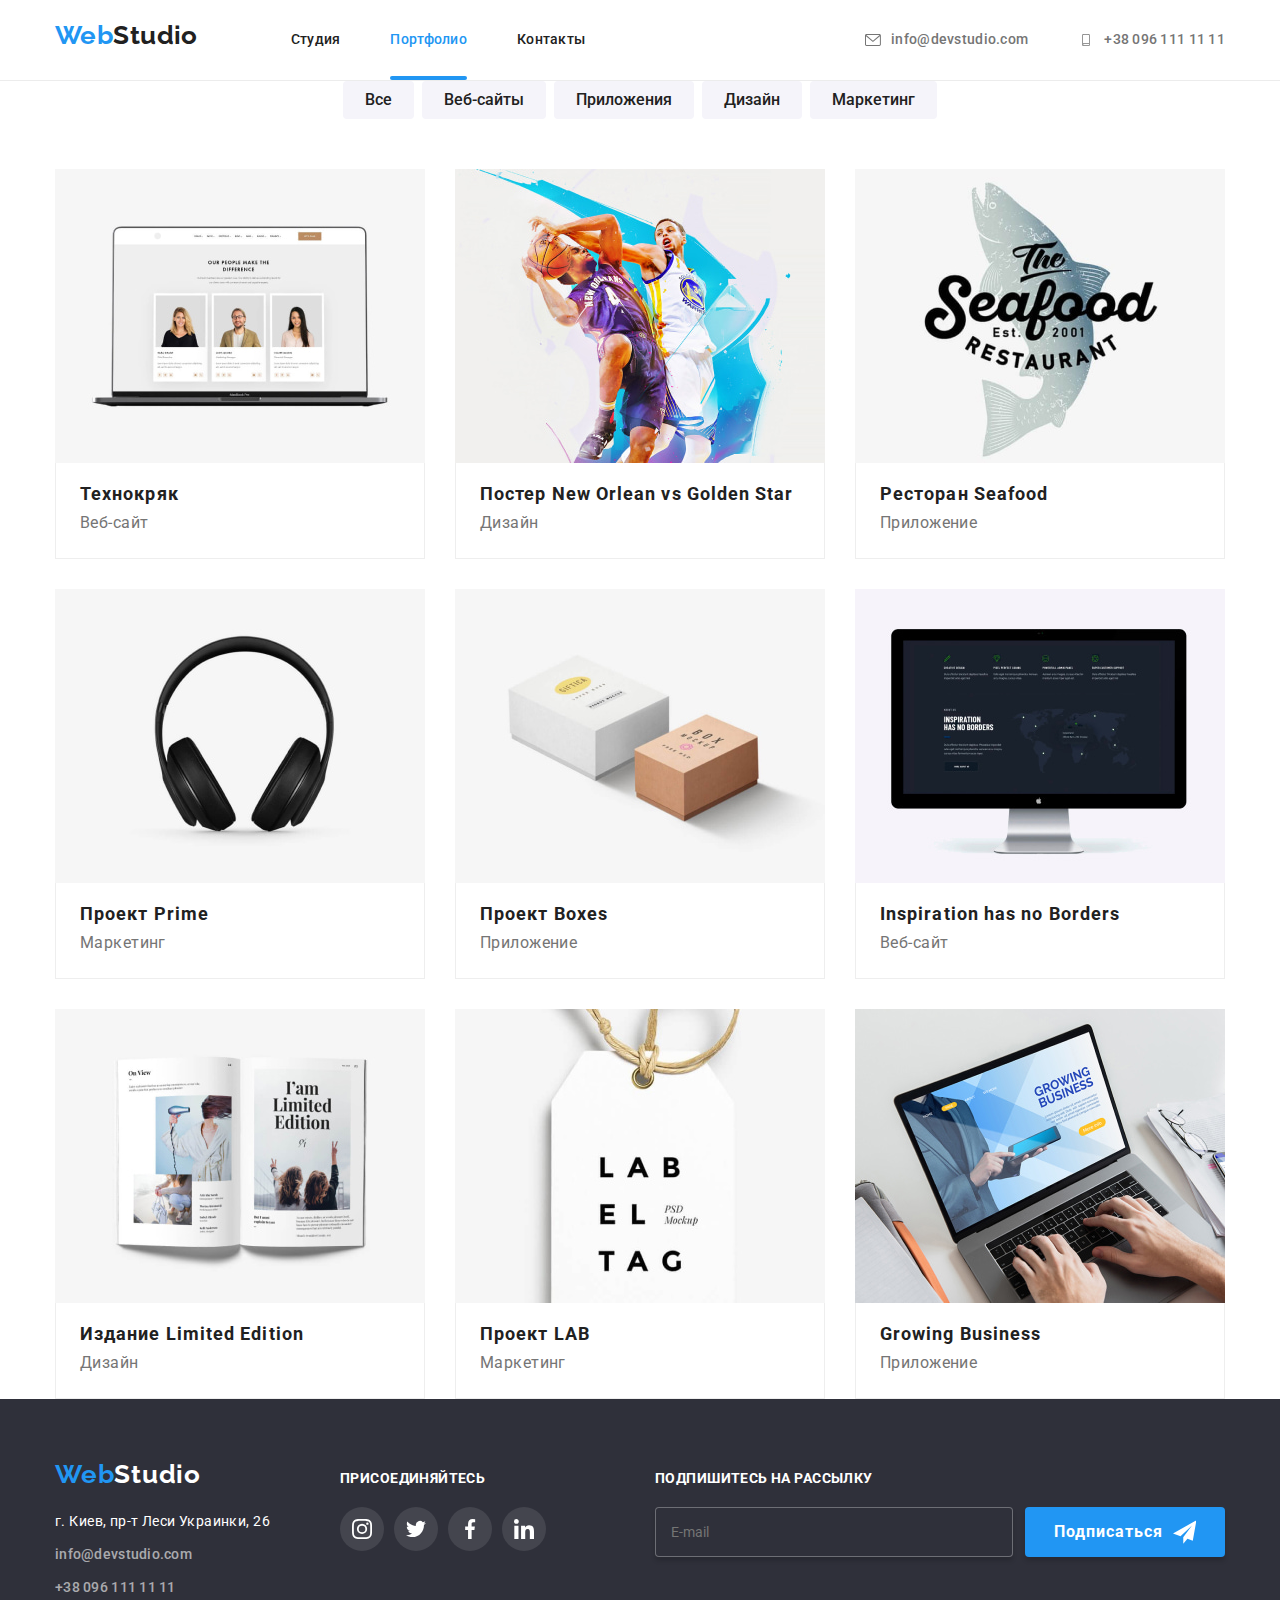
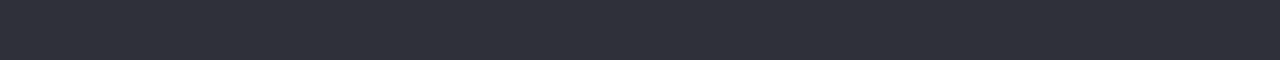
==== commit 5d20b546: "Changes" ====
--- a/portfolio.html
+++ b/portfolio.html
@@ -17,18 +17,18 @@
                         <nav>
                             <a href="./index.html" class="logo-header"><span class="logo-first-part">Web</span>Studio</a>
                             <ul class="site-nav list">
-                                <li class="header-link"><a href="./index.html" class="link">Студия</a></li>
-                                <li class="header-link"><a href="" class="link current">Портфолио</a></li>
-                                <li class="header-link"><a href="" class="link">Контакты</a></li>
+                                <li class="site-nav__list"><a href="./index.html" class="site-nav__link">Студия</a></li>
+                                <li class="site-nav__list"><a href="" class="site-nav__link current">Портфолио</a></li>
+                                <li class="site-nav__list"><a href="" class="site-nav__link">Контакты</a></li>
                             </ul>
                         </nav>
-                        <ul class="auth-nav list">
-                            <li class="auth-link"><a href="mailto:info@devstudio.com" class="primary-button">
-                                    <svg class="icon-nav">
+                        <ul class="auth-nav">
+                            <li class="auth-nav__list"><a href="mailto:info@devstudio.com" class="page-header__button">
+                                    <svg class="auth-nav__icon">
                                         <use href="./images/symbol-defs.svg#icon-envelope"></use>
                                     </svg> info@devstudio.com</a></li>
-                            <li class="auth-link"><a href="tel:+380961111111" class="primary-button">
-                                    <svg class="icon-nav phone">
+                            <li class="autauth-nav__list"><a href="tel:+380961111111" class="page-header__button">
+                                    <svg class="auth-nav__icon .auth-nav__icon--shape">
                                         <use href="./images/symbol-defs.svg#icon-smartphone"></use>
                                     </svg>+38 096 111 11 11</a></li>
                         </ul>
--- a/css/style.css
+++ b/css/style.css
@@ -291,6 +291,9 @@
   display: flex;
   text-align: start;
   margin-bottom: 10px;
+}
+.textarea {
+  margin-bottom: 20px;
 }
 
 .form-title {
@@ -362,7 +365,6 @@
   height: 120px;
   border: 1px solid rgba(33, 33, 33, 0.2);
   border-radius: 4px;
-  margin-bottom: 20px;
   margin-top: 4px;
   padding: 12px 16px;
   outline: none;
@@ -487,7 +489,6 @@
   font-weight: 700;
   font-size: 14px;
   line-height: 1.14;
-  text-transform: uppercase;
   padding-top: 94px;
   padding-bottom: 94px;
 }
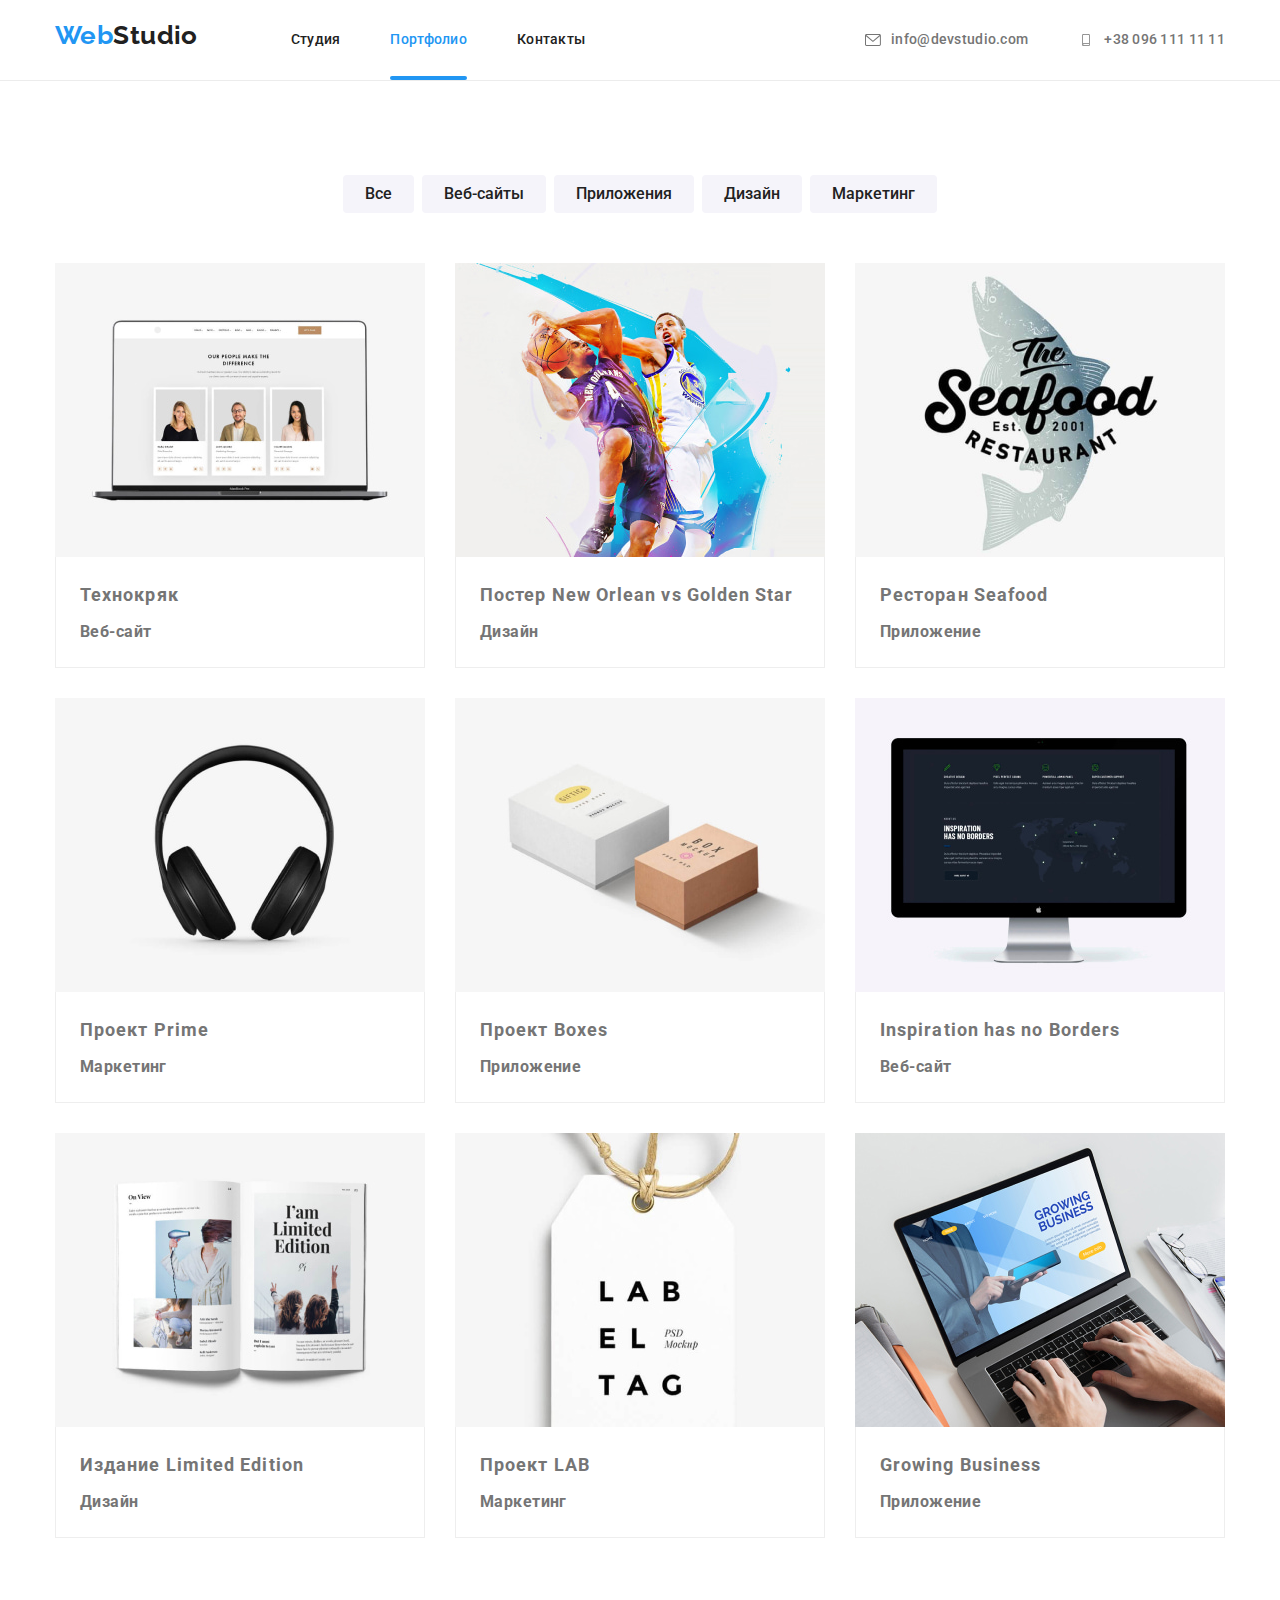
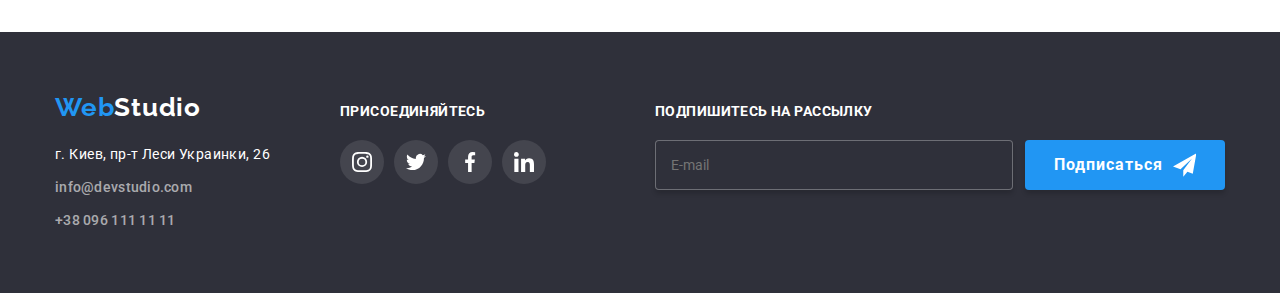
==== commit 7196981e: "BEM" ====
--- a/portfolio.html
+++ b/portfolio.html
@@ -35,178 +35,178 @@
                     </div>
     </header>
     <main>
-        <section class="main-section portfolio section">
+        <section class="studiia-section">
             <div class="container">
                 <h1 hidden>Все виды работ</h1>
-                <ul class="list portfolio">
-                    <li class="work-list">
-                        <button type="button" class="button-portfolio">Все</button>
-                    </li>
-                    <li class="work-list">
-                        <button type="button" class="button-portfolio">Веб-сайты</button>
-                    </li>
-                    <li class="work-list">
-                        <button type="button" class="button-portfolio">Приложения</button>
-                    </li>
-                    <li class="work-list">
-                        <button type="button" class="button-portfolio">Дизайн</button>
-                    </li>
-                    <li class="work-list">
-                        <button type="button" class="button-portfolio">Маркетинг</button>
+                <ul class="studiia-section__menu">
+                    <li class="studiia-section__work-list">
+                        <button type="button" class="studiia-section__button-portfolio">Все</button>
+                    </li>
+                    <li class="studiia-section__work-list">
+                        <button type="button" class="studiia-section__button-portfolio">Веб-сайты</button>
+                    </li>
+                    <li class="studiia-section__work-list">
+                        <button type="button" class="studiia-section__button-portfolio">Приложения</button>
+                    </li>
+                    <li class="studiia-section__work-list">
+                        <button type="button" class="studiia-section__button-portfolio">Дизайн</button>
+                    </li>
+                    <li class="studiia-section__work-list">
+                        <button type="button" class="studiia-section__button-portfolio">Маркетинг</button>
                     </li>
                 </ul>
-                <ul class="portfolio-examples list">
-                    <li class="portfolio-item">
-                        <a class="link-p-i">
-                            <div class="portfo-thumb">
+                <ul class="studiia-examples">
+                    <li class="studiia-examples__item">
+                        <a class="studiia-examples__link">
+                            <div class="studiia-examples__thumb">
                                 <img src="./images/portfolio1.jpg" alt="Веб-сайт" width="370" height="294">
-                                <div class="portfo-general">
-                                    <p class="suggestion">Ресурс предлагает комплексные предложения с разным уровнем функционала и сервисов. Все это
+                                <div class="studiia-examples__web-info">
+                                    <p class="studiia-examples__suggestion">Ресурс предлагает комплексные предложения с разным уровнем функционала и сервисов. Все это
                                         позволит посетителю получить
                                         исчерпывающие сведения о компании или частном лице.
                                     </p>
                                 </div>
                             </div>
-                            <div class="names">
-                                <h2 class="secondary-title portfolio">Технокряк</h2>
-                                <p class="ex-names">Веб-сайт</p>
-                            </div>
-                        </a>
-                    </li>
-                    <li class="portfolio-item">
-                        <a class="link-p-i">
-                            <div class="portfo-thumb">
+                            <div class="studiia-examples__site-info">
+                                <h2 class="studiia-examples__title">Технокряк</h2>
+                                <p class="studiia-examples__site-name">Веб-сайт</p>
+                            </div>
+                        </a>
+                    </li>
+                    <li class="studiia-examples__item">
+                        <a class="studiia-examples__link">
+                            <div class="studiia-examples__thumb">
                                 <img src="./images/portfolio2.jpg" alt="Дизайн постера" width="370" height="294">
-                                <div class="portfo-general">
-                                    <p class="suggestion">Ресурс предлагает комплексные предложения с разным уровнем функционала и сервисов. Все это
+                                <div class="studiia-examples__web-info">
+                                    <p class="studiia-examples__suggestion">Ресурс предлагает комплексные предложения с разным уровнем функционала и сервисов. Все это
                                         позволит посетителю
                                         получить исчерпывающие сведения о компании или частном лице.
                                     </p>
                                 </div>
                                 
                             </div>
-                            <div class="names">
-                                <h2 class="secondary-title portfolio">Постер New Orlean vs Golden Star</h2>
-                                <p class="ex-names">Дизайн</p>
-                            </div>
-                        </a>
-                    </li>
-                    <li class="portfolio-item">
-                        <a class="link-p-i">
-                            <div class="portfo-thumb">
+                            <div class="studiia-examples__site-info">
+                                <h2 class="studiia-examples__title">Постер New Orlean vs Golden Star</h2>
+                                <p class="studiia-examples__site-name">Дизайн</p>
+                            </div>
+                        </a>
+                    </li>
+                    <li class="studiia-examples__item">
+                        <a class="studiia-examples__link">
+                            <div class="studiia-examples__thumb">
                                 <img src="./images/portfolio3.jpg" alt="Лого ресторана" width="370" height="294">
-                                <div class="portfo-general">
-                                    <p class="suggestion">Ресурс предлагает комплексные предложения с разным уровнем функционала и сервисов. Все это
-                                        позволит посетителю
-                                        получить исчерпывающие сведения о компании или частном лице.
-                                    </p>
-                                </div>
-                            </div>
-                            <div class="names">
-                                <h2 class="secondary-title portfolio">Ресторан Seafood</h2>
-                                <p class="ex-names">Приложение</p>
-                            </div>
-                        </a>
-                    </li>
-                    <li class="portfolio-item">
-                        <a class="link-p-i">
-                            <div class="portfo-thumb">
+                                <div class="studiia-examples__web-info">
+                                    <p class="studiia-examples__suggestion">Ресурс предлагает комплексные предложения с разным уровнем функционала и сервисов. Все это
+                                        позволит посетителю
+                                        получить исчерпывающие сведения о компании или частном лице.
+                                    </p>
+                                </div>
+                            </div>
+                            <div class="studiia-examples__site-info">
+                                <h2 class="studiia-examples__title">Ресторан Seafood</h2>
+                                <p class="studiia-examples__site-name">Приложение</p>
+                            </div>
+                        </a>
+                    </li>
+                    <li class="studiia-examples__item">
+                        <a class="studiia-examples__link">
+                            <div class="studiia-examples__thumb">
                                 <img src="./images/portfolio4.jpg" alt="Наушники" width="370" height="294">
-                                <div class="portfo-general">
-                                    <p class="suggestion">Ресурс предлагает комплексные предложения с разным уровнем функционала и сервисов. Все это
-                                        позволит посетителю
-                                        получить исчерпывающие сведения о компании или частном лице.
-                                    </p>
-                                </div>
-                            </div>
-                            <div class="names">
-                                <h2 class="secondary-title portfolio">Проект Prime</h2>
-                                <p class="ex-names">Маркетинг</p>
-                            </div>
-                        </a>
-                    </li>
-                    <li class="portfolio-item">
-                        <a class="link-p-i">
-                            <div class="portfo-thumb">
+                                <div class="studiia-examples__web-info">
+                                    <p class="studiia-examples__suggestion">Ресурс предлагает комплексные предложения с разным уровнем функционала и сервисов. Все это
+                                        позволит посетителю
+                                        получить исчерпывающие сведения о компании или частном лице.
+                                    </p>
+                                </div>
+                            </div>
+                            <div class="studiia-examples__site-info">
+                                <h2 class="studiia-examples__title">Проект Prime</h2>
+                                <p class="studiia-examples__site-name">Маркетинг</p>
+                            </div>
+                        </a>
+                    </li>
+                    <li class="studiia-examples__item">
+                        <a class="studiia-examples__link">
+                            <div class="studiia-examples__thumb">
                                 <img src="./images/portfolio5.jpg" alt="Две коробки" width="370" height="294">
-                                <div class="portfo-general">
-                                    <p class="suggestion">Ресурс предлагает комплексные предложения с разным уровнем функционала и сервисов. Все это
-                                        позволит посетителю
-                                        получить исчерпывающие сведения о компании или частном лице.
-                                    </p>
-                                </div>
-                            </div>
-                            <div class="names">
-                                <h2 class="secondary-title portfolio">Проект Boxes</h2>
-                                <p class="ex-names">Приложение</p>
-                            </div>
-                        </a>
-                    </li>
-                    <li class="portfolio-item">
-                        <a class="link-p-i">
-                            <div class="portfo-thumb">
+                                <div class="studiia-examples__web-info">
+                                    <p class="studiia-examples__suggestion">Ресурс предлагает комплексные предложения с разным уровнем функционала и сервисов. Все это
+                                        позволит посетителю
+                                        получить исчерпывающие сведения о компании или частном лице.
+                                    </p>
+                                </div>
+                            </div>
+                            <div class="studiia-examples__site-info">
+                                <h2 class="studiia-examples__title">Проект Boxes</h2>
+                                <p class="studiia-examples__site-name">Приложение</p>
+                            </div>
+                        </a>
+                    </li>
+                    <li class="studiia-examples__item">
+                        <a class="studiia-examples__link">
+                            <div class="studiia-examples__thumb">
                                 <img src="./images/portfolio6.jpg" alt="Веб-сайт на экране" width="370" height="294">
-                                <div class="portfo-general">
-                                    <p class="suggestion">Ресурс предлагает комплексные предложения с разным уровнем функционала и сервисов. Все это
-                                        позволит посетителю
-                                        получить исчерпывающие сведения о компании или частном лице.
-                                    </p>
-                                </div>
-                            </div>
-                            <div class="names">
-                                <h2 class="secondary-title portfolio" lang="en">Inspiration has no Borders</h2>
-                                <p class="ex-names">Веб-сайт</p>
-                            </div>
-                        </a>
-                    </li>
-                    <li class="portfolio-item">
-                        <a class="link-p-i">
-                            <div class="portfo-thumb">
+                                <div class="studiia-examples__web-info">
+                                    <p class="studiia-examples__suggestion">Ресурс предлагает комплексные предложения с разным уровнем функционала и сервисов. Все это
+                                        позволит посетителю
+                                        получить исчерпывающие сведения о компании или частном лице.
+                                    </p>
+                                </div>
+                            </div>
+                            <div class="studiia-examples__site-info">
+                                <h2 class="studiia-examples__title" lang="en">Inspiration has no Borders</h2>
+                                <p class="studiia-examples__site-name">Веб-сайт</p>
+                            </div>
+                        </a>
+                    </li>
+                    <li class="studiia-examples__item">
+                        <a class="studiia-examples__link">
+                            <div class="studiia-examples__thumb">
                                 <img src="./images/portfolio7.jpg" alt="Книга с илюстрациями" width="370" height="294">
-                                <div class="portfo-general">
-                                    <p class="suggestion">Ресурс предлагает комплексные предложения с разным уровнем функционала и сервисов. Все это
-                                        позволит посетителю
-                                        получить исчерпывающие сведения о компании или частном лице.
-                                    </p>
-                                </div>
-                            </div>
-                            <div class="names">
-                                <h2 class="secondary-title portfolio">Издание Limited Edition</h2>
-                                <p class="ex-names">Дизайн</p>
-                            </div>
-                        </a>
-                    </li>
-                    <li class="portfolio-item">
-                        <a class="link-p-i">
-                            <div class="portfo-thumb">
+                                <div class="studiia-examples__web-info">
+                                    <p class="studiia-examples__suggestion">Ресурс предлагает комплексные предложения с разным уровнем функционала и сервисов. Все это
+                                        позволит посетителю
+                                        получить исчерпывающие сведения о компании или частном лице.
+                                    </p>
+                                </div>
+                            </div>
+                            <div class="studiia-examples__site-info">
+                                <h2 class="studiia-examples__title">Издание Limited Edition</h2>
+                                <p class="studiia-examples__site-name">Дизайн</p>
+                            </div>
+                        </a>
+                    </li>
+                    <li class="studiia-examples__item">
+                        <a class="studiia-examples__link">
+                            <div class="studiia-examples__thumb">
                                 <img src="./images/portfolio8.jpg" alt="Лого проекта" width="370" height="294">
-                                <div class="portfo-general">
-                                    <p class="suggestion">Ресурс предлагает комплексные предложения с разным уровнем функционала и сервисов. Все это
-                                        позволит посетителю
-                                        получить исчерпывающие сведения о компании или частном лице.
-                                    </p>
-                                </div>
-                            </div>
-                            <div class="names">
-                                <h2 class="secondary-title portfolio">Проект LAB</h2>
-                                <p class="ex-names">Маркетинг</p>
-                            </div>
-                        </a>
-                    </li>
-                    <li class="portfolio-item">
-                        <a class="link-p-i">
-                            <div class="portfo-thumb">
+                                <div class="studiia-examples__web-info">
+                                    <p class="studiia-examples__suggestion">Ресурс предлагает комплексные предложения с разным уровнем функционала и сервисов. Все это
+                                        позволит посетителю
+                                        получить исчерпывающие сведения о компании или частном лице.
+                                    </p>
+                                </div>
+                            </div>
+                            <div class="studiia-examples__site-info">
+                                <h2 class="studiia-examples__title">Проект LAB</h2>
+                                <p class="studiia-examples__site-name">Маркетинг</p>
+                            </div>
+                        </a>
+                    </li>
+                    <li class="studiia-examples__item">
+                        <a class="studiia-examples__link">
+                            <div class="studiia-examples__thumb">
                                 <img src="./images/portfolio9.jpg" alt="Экран с видом приложения" width="370" height="294">
-                                <div class="portfo-general">
-                                    <p class="suggestion">Ресурс предлагает комплексные предложения с разным уровнем функционала и сервисов. Все это
-                                        позволит посетителю
-                                        получить исчерпывающие сведения о компании или частном лице.
-                                    </p>
-                                </div>
-                            </div>
-                            <div class="names">
-                                <h2 class="secondary-title portfolio" lang="en">Growing Business</h2>
-                                <p class="ex-names">Приложение</p>
+                                <div class="studiia-examples__web-info">
+                                    <p class="studiia-examples__suggestion">Ресурс предлагает комплексные предложения с разным уровнем функционала и сервисов. Все это
+                                        позволит посетителю
+                                        получить исчерпывающие сведения о компании или частном лице.
+                                    </p>
+                                </div>
+                            </div>
+                            <div class="studiia-examples__site-info">
+                                <h2 class="studiia-examples__title" lang="en">Growing Business</h2>
+                                <p class="studiia-examples__site-name">Приложение</p>
                             </div>
                         </a>
                     </li>
@@ -216,62 +216,63 @@
     </main>
     <footer class="page-footer">
         <div class="container basement">
-            <div class="footer-div">
+            <div class=" footer-div">
                 <a href="/" class="logo-footer"><span class="logo-first-part">Web</span>Studio</a>
                 <address>
-                    <ul class="address list">
-                        <li>
-                            <p>г. Киев, пр-т Леси Украинки, 26</p>
+                    <ul class="address">
+                        <li class="address__list">
+                            <p class="address__street">г. Киев, пр-т Леси Украинки, 26</p>
                         </li>
-                        <li><a href="mailto:info@devstudio.com" class="footer-primary-button">info@devstudio.com</a></li>
-                        <li><a href="tel:+380961111111" class="footer-primary-button">+38 096 111 11 11</a></li>
-                    </ul>
+                        <li class="address__list"><a href="mailto:info@devstudio.com" class="address-button">info@devstudio.com</a></li>
+                        <li class="address__list"><a href="tel:+380961111111" class="address-button">+38 096 111 11 11</a></li>
+                    </ul> 
                 </address>
             </div>
             <div class="footer-div">
                 <p class="joining-paragraph">Присоединяйтесь</p>
                 <ul class="social-sites">
-                    <li class="footer-sites">
-                        <a href="#" class="bottom-symbol">
-                            <svg class="sites">
+                    <li class="social-sites__list">
+                        <a href="#" class="social-sites__link">
+                            <svg class="social-sites__symbol social-sites__symbol--white">
                                 <use href="./images/symbol-defs.svg#icon-instagram"></use>
                             </svg>
                         </a>
                     </li>
-                    <li class="footer-sites">
-                        <a href="#" class="bottom-symbol">
-                            <svg class="sites">
+                    <li class="social-sites__list">
+                        <a href="#" class="social-sites__link">
+                            <svg class="social-sites__symbol social-sites__symbol--white">
                                 <use href="./images/symbol-defs.svg#icon-twitter"></use>
                             </svg>
                         </a>
                     </li>
-                    <li class="footer-sites">
-                        <a href="#" class="bottom-symbol">
-                            <svg class="sites">
+                    <li class="social-sites__list">
+                        <a href="#" class="social-sites__link">
+                            <svg class="social-sites__symbol social-sites__symbol--white">
                                 <use href="./images/symbol-defs.svg#icon-facebook"></use>
                             </svg>
                         </a>
                     </li>
-                    <li class="footer-sites">
-                        <a href="#" class="bottom-symbol">
-                            <svg class="sites">
+                    <li class="social-sites__list">
+                        <a href="#" class="social-sites__link">
+                            <svg class="social-sites__symbol social-sites__symbol--white">
                                 <use href="./images/symbol-defs.svg#icon-linkedin"></use>
                             </svg>
                         </a>
                     </li>
                 </ul>
             </div>
-            <div  class="footer-subscribe">
-                <form action="#"></form>
-                <p class="joining-paragraph">Подпишитесь на рассылку</p>
-                <div class="footer-m-l-joining">
-                    <label for="mailing-list"></label>
-                    <input class="m-l-input" type="email" placeholder="E-mail" id="mailing-list" name="mailing-list">
-                    <button type="submit" class="subscribe">Подписаться
-                        <svg class="icon-submit">
-                            <use href="./images/symbol-defs.svg#icon-send"></use>
-                        </svg>
-                    </button>
+            <div  class="subscribing">
+                <form action="#">
+                    <p class="joining-paragraph">Подпишитесь на рассылку</p>
+                    <div class="joining">
+                        <label for="mailing-list"></label>
+                        <input class="joining__input" type="email" placeholder="E-mail" id="mailing-list" name="mailing-list">
+                        <button type="submit" class="joining__subscribe">Подписаться
+                            <svg class="joining__icon-submit">
+                                <use href="./images/symbol-defs.svg#icon-send"></use>
+                            </svg>
+                        </button>
+                </form>
                 </div>
             </div>
         </div>
--- a/css/style.css
+++ b/css/style.css
@@ -51,6 +51,21 @@
   list-style: none;
   margin: 0;
   padding: 0;
+}
+
+.secondary-title {
+  color: var(--title-text-color);
+  font-weight: 700;
+  font-size: 36px;
+  line-height: 1.17;
+  text-align: center;
+  margin-bottom: 50px;
+}
+
+.third-title {
+  color: var(--title-text-color);
+  margin-top: 0;
+  margin-bottom: 10px;
 }
 
 .page-header {
@@ -255,7 +270,9 @@
   width: 696px;
 }
 
-.hero-section__button {
+.button {
+  margin: 0;
+  padding: 0;
   align-items: center;
   text-align: center;
   cursor: pointer;
@@ -377,23 +394,6 @@
   cursor: pointer;
 }
 
-.form-button {
-  width: 200px;
-  height: 50px;
-  margin: 0;
-  padding: 0;
-  font-weight: 700;
-  font-size: 16px;
-  line-height: 1.88;
-  text-align: center;
-  letter-spacing: 0.06em;
-  color: #FFFFFF;
-  background: #2196F3;
-  box-shadow: 0px 4px 4px rgba(0, 0, 0, 0.15);
-  border-radius: 4px;
-  border: none;
-  cursor: pointer;
-}
 
 .checkbox {
   flex-direction: row;
@@ -477,10 +477,88 @@
 overflow: hidden;
 } 
 */
+
+/* Hero section */
+.close-button {
+  position: absolute;
+  top: 8px;
+  right: 8px;
+  display: flex;
+  padding: 0;
+  width: 30px;
+  height: 30px;
+  background: var(--main-background-color);
+  border: 1px solid rgba(0, 0, 0, 0.1);
+  border-radius: 50%;
+  cursor: pointer;
+  justify-content: center;
+  align-items: center;
+}
+
+.close:hover {
+  fill: #2196F3;
+
+}
+
+.close {
+  margin: 0;
+  padding: 0;
+  width: 18px;
+  height: 18px;
+  fill: #000000;
+}
+
+
 /* Second section  */
 .second-section {
   padding-top: 94px;
- padding-bottom: 94px;
+  padding-bottom: 94px;
+}
+
+.advantages {
+  display: flex;
+}
+
+.advantages__list {
+  width: 270px;
+  margin-right: 30px;
+  margin-left: 0;
+}
+
+.advantages__list:last-child {
+  margin-right: 0;
+}
+
+.advantages__features {
+  display: flex;
+  align-items: center;
+  width: 270px;
+  height: 120px;
+  margin-bottom: 30px;
+  border-radius: 4px;
+  background: #F5F4FA;
+  padding: 25px 100px;
+}
+
+.advantages__symbol {
+  width: 70px;
+  height: 70px;
+}
+
+.advantages__symbol:last-child {
+  margin-right: 0;
+}
+
+.advantages__examples {
+  line-height: 1.71;
+
+}
+
+.second-section__third-title {
+  font-weight: 700;
+  font-size: 14px;
+  line-height: 1.14;
+  text-transform: uppercase;
 }
 
 /* Third-section */
@@ -493,14 +571,6 @@
   padding-bottom: 94px;
 }
 
-.third-section__title{
-  color: var(--title-text-color);
-  font-weight: 700;
-  font-size: 36px;
-  line-height: 1.17;
-  text-align: center;
-  margin-bottom: 50px;
-}
 
 .third-section__list {
   display: flex;
@@ -549,57 +619,6 @@
 
 
 
-
-.main-section .third-title {
-  font-weight: 700;
-  font-size: 14px;
-  line-height: 1.14;
-  text-transform: uppercase;
-}
-
-.third-title {
-  color: var(--title-text-color);
-  margin-top: 0;
-  margin-bottom: 10px;
-}
-
-.activity {
-
-  padding-top: 0;
-}
-
-.main-section .second-item {
-  line-height: 1.71;
-
-}
-
-
-.main-section .point {
-  display: flex;
-
-}
-
-.specifics {
-  width: 270px;
-  margin-right: 30px;
-  margin-left: 0;
-}
-
-.specifics:last-child {
-  margin-right: 0;
-}
-
-.secondary-title {
-  color: var(--title-text-color);
-  font-weight: 700;
-  font-size: 36px;
-  line-height: 1.17;
-  text-align: center;
-  margin-bottom: 50px;
-}
-
-
-
 /*Fourth section*/
 
 .fourth-section {
@@ -608,14 +627,10 @@
   background: var(--secondary-white-background-color);
 }
 
-.secondary-title.studiia {
- text-align: center;
- margin-bottom: 50px;
-
-}
-
 .team-list {
   display: flex;
+  list-style: none;
+  text-decoration: none;
 }
 
 /* .team-list .employee {
@@ -626,7 +641,7 @@
   
 } */
 
-.employee {
+.team-list__employee {
 
   margin-right: 30px;
   background: var(--main-background-color);
@@ -637,26 +652,23 @@
   border-radius: 0px 0px 4px 4px;
 }
 
-.employee:last-child {
+.team-list__employee:last-child {
   margin-right: 0;
 }
 
-.profession {
+.team-list__profession {
  padding-top: 30px;
  padding-bottom: 16px;
-/*margin-top: 30px;
-margin-bottom: 30px;*/
  text-align: center;
 }
 
-.fourth-section .third-title {
+.team-list__third-title {
   font-weight: 500;
   font-size: 16px;
   line-height: 1.19;
-  margin-bottom: 10px;
-}
-
-.fourth-section p {
+}
+
+.team-list__job {
   font-size: 16px;
   line-height: 1.19;
   
@@ -667,48 +679,61 @@
   text-align: center;
 }
 
-.personal-sites {
-  margin-right: 10px;
-  width: 44px;
-  height: 44px;
-  border-radius: 50%;
-  cursor: pointer;
-  transition: background-color 250ms cubic-bezier(0.4, 0, 0.2, 1);
-}
-
-.personal-sites:last-child {
-  margin-right: 0;
-}
-
-.personal-link-site{
-display: flex;
-align-items: center;
-width: 100%;
-height: 100%;
-padding: 12px 12px;
-transition: fill 250ms cubic-bezier(0.4, 0, 0.2, 1);
-}
-
-.personal-link-site:hover .personal-icon-site,
-.personal-link-site:focus .personal-icon-site{
+
+.social-sites__symbol--grey {
+  fill: #AFB1B8;
+}
+
+.social-sites__list:hover .social-sites__symbol--grey,
+.social-sites__list:focus .social-sites__symbol--grey {
+  
   fill: var(--main-background-color);
 }
 
-.personal-sites:hover {
-  background-color: var(--accent-color);
-}
-
-.personal-icon-site {
-  width: 20px;
-  height: 20px;
-  fill: #AFB1B8;
-}
-
-
+/* Clients */
 .fifth-section {
   padding-top: 94px;
   padding-bottom: 94px;
 }
+
+.fifth-section__clients {
+  display: flex;
+  padding: 0;
+  margin: 0;
+  list-style: none;
+}
+
+.fifth-section__icon-list {
+  margin-right: 30px;
+  fill: #AFB1B8;
+}
+
+.fifth-section__icon-list:last-child {
+  margin-right: 0;
+}
+
+.fifth-section__icon {
+  width: 170px;
+  height: 92px;
+  border: 1px solid #AFB1B8;
+  border-radius: 4px;
+  padding: 16px 32px;
+  fill: #AFB1B8;
+
+  transition: border 250ms cubic-bezier(0.4, 0, 0.2, 1),
+  border-radius 250ms cubic-bezier(0.4, 0, 0.2, 1);
+}
+
+.fifth-section__icon:hover,
+.fifth-section__icon:focus {
+  fill: var(--accent-color);
+  border: 1px solid var(--accent-color);
+  border-radius: 4px;
+}
+
+
+
+
 /*Footer*/
 
 .page-footer {
@@ -717,6 +742,18 @@
   background: var(--grey-background-color);
 }
 
+.basement {
+  display: flex;
+  align-items: baseline;
+}
+.footer-div {
+  margin-right: 70px;
+}
+
+.footer-div:last-child {
+  margin-right: 0;
+}
+
 .logo-footer {
   display: inline-block;
   font-weight: 700;
@@ -725,7 +762,7 @@
   letter-spacing: 0.03em;
   margin-bottom: 20px;
   list-style: none;
-    text-decoration: none;
+  text-decoration: none;
   
   color: var(--main-background-color);
   font-family: Raleway, sans-serif;
@@ -733,58 +770,33 @@
 
 address {
   font-style: normal;
-
-}
-
-.address li:not(:last-child){
+}
+
+.address__list {
+  list-style: none;
+  text-decoration: none;
+}
+
+.address__list:not(:last-child){
   margin-bottom: 9px;
 }
 
-.address p {
+.address__street {
  color: var(--main-background-color);
  line-height: 1.71;
 }
 
-.address a { 
+
+.address-button {
+  display: flex;
+  align-items: center;
   color: rgba(255, 255, 255, 0.6);
-  line-height: 1.71;
-}
-
-.footer-primary-button {
-  display: flex;
-  align-items: center;
-  color: var(--primary-text-color);
   font-family: inherit;
   font-weight: 500;
-  line-height: 1.14;
+  line-height: 1.71;
   letter-spacing: 0.02em;
   list-style: none;
-    text-decoration: none;
-}
-.basement {
-  display: flex;
-  align-items: baseline;
-}
-
-.footer-div {
-  margin-right: 70px;
-}
-
-.footer-div:last-child {
-  margin-right: 0;
-}
-
-.footer-subscribe {
-  margin-left: auto;
-}
-
-.joining-paragraph {
-  color: var(--main-background-color);
-  font-weight: 700;
-  line-height: 1.14;
-  text-transform: uppercase;
-  margin-bottom: 20px;
-
+  text-decoration: none;
 }
 
 .social-sites {
@@ -795,28 +807,27 @@
   list-style: none;
 }
 
-.footer-sites {
+.social-sites__list {
   margin-right: 10px;
   width: 44px;
   height: 44px;
   border-radius: 50%;
   background: rgba(255, 255, 255, 0.1);
   cursor: pointer;
-
   transition: background-color 250ms cubic-bezier(0.4, 0, 0.2, 1);
 }
 
-.footer-sites:hover,
-.footer-sites:focus {
+.social-sites__list:last-child {
+  margin: 0;
+}
+
+.social-sites__list:hover,
+.social-sites__list:focus {
   background-color: var(--accent-color);
-
-}
-
-.footer-sites:last-child {
-  margin: 0;
-}
-
-.bottom-symbol {
+  
+}
+
+.social-sites__link {
   display: flex;
   align-items: center;
   width: 100%;
@@ -824,20 +835,37 @@
   padding: 12px 12px;
   list-style: none;
   text-decoration: none;
-}
-
-.sites {
+  
+}
+
+.social-sites__symbol {
   width: 20px;
   height: 20px;
-  fill: var(--main-background-color);
-}
-
-
-.footer-m-l-joining {
-  display: flex;
-}
-
-.m-l-input {
+}
+
+.social-sites__symbol--white{
+fill: var(--main-background-color);
+}
+
+.subscribing {
+  margin-left: auto;
+}
+
+
+.joining-paragraph {
+  color: var(--main-background-color);
+  font-weight: 700;
+  line-height: 1.14;
+  text-transform: uppercase;
+  margin-bottom: 20px;
+
+}
+
+.joining {
+  display: flex;
+}
+
+.joining__input {
   width: 358px;
   height: 50px;
   padding-left: 15px;
@@ -848,25 +876,9 @@
   border-radius: 4px;
   outline: none;
   color: var(--main-background-color);
-
-
-  /* 
-  font-size: 16px;
-  line-height: 20px;
-  display: flex;
-  align-items: center;
-  letter-spacing: 0.03em;
-  color: rgba(255, 255, 255, 0.6); */
-}
-
-.icon-submit {
-  margin-left: 10px;
-  width: 24px;
-  height: 24px;
-  fill: var(--main-background-color);
-}
-
-.subscribe {
+}
+
+.joining__subscribe {
   display: flex;
   align-items: center;
   justify-content: center;
@@ -888,12 +900,34 @@
   outline: none;
 }
 
+.joining__icon-submit {
+  margin-left: 10px;
+  width: 24px;
+  height: 24px;
+  fill: var(--main-background-color);
+}
 
 
 /*Portfolio*/
-
-
-.button-portfolio {
+.studiia-section {
+  font-weight: 700;
+  font-size: 14px;
+  line-height: 1.14;
+  padding-top: 94px;
+  padding-bottom: 94px;
+}
+
+.studiia-section__menu {
+  display: flex;
+  justify-content: center;
+  margin-bottom: 50px;
+  margin-left: auto;
+  margin-right: auto;
+  list-style: none;
+  text-decoration: none;
+}
+
+.studiia-section__button-portfolio {
   cursor: pointer;
 
   color: var(--title-text-color);
@@ -911,103 +945,70 @@
   background-color 250ms cubic-bezier(0.4, 0, 0.2, 1);
 }
 
-.button-portfolio:hover {
+.studiia-section__button-portfolio:hover {
   color: var(--main-background-color);
   background-color: var(--accent-color);
 }
 
-.list.portfolio {
-  display: flex;
-  justify-content: center;
-  margin-bottom: 50px;
-  margin-left: auto;
-  margin-right: auto;
-
-}
-
-.work-list {
+.studiia-section__work-list {
   margin-right: 8px;
   border-radius: 4px;
 
   transition: bow-shadow 250ms cubic-bezier(0.4, 0, 0.2, 1);
 }
 
-.work-list:last-child{
+.studiia-section__work-list:last-child{
   margin-right: 0;
 }
 
-.work-list:hover,
-.work-list:focus {
+.studiia-section__work-list:hover,
+.studiia-section__work-list:focus {
   box-shadow: 0px 3px 1px rgba(0, 0, 0, 0.1),
   0px 1px 2px rgba(0, 0, 0, 0.08),
   0px 2px 2px rgba(0, 0, 0, 0.12);
 }
 
 
-.portfolio-examples.list {
+.studiia-examples {
   display: flex;
   flex-wrap: wrap;
   list-style: none;
+  text-decoration: none;
   margin-right: -30px;
   margin-bottom: -30px;
 
 }
 
-.portfolio-item {
+.studiia-examples__item {
   margin-right: 30px;
   margin-bottom: 30px;
   background: #FFFFFF;
   
 }
 
-.portfolio-item:nth-child(3n){
+.studiia-examples__item:nth-child(3n){
   margin-right: 0px;
 }
 
-.link-p-i {
+.studiia-examples__link {
+  background: var(--main-background-color);
   transition: box-shadow 250ms cubic-bezier(0.4, 0, 0.2, 1);
 }
 
-.link-p-i:hover {
+.studiia-examples__link:hover {
   display: block;
+  cursor: pointer;
   box-shadow: 0px 1px 1px rgba(0, 0, 0, 0.12),
   0px 4px 4px rgba(0, 0, 0, 0.06),
   1px 4px 6px rgba(0, 0, 0, 0.16);
 }
 
-.names {
-
-  padding-left: 24px;
-  padding-right: 24px;
-  padding-top: 20px;
-  padding-bottom: 20px;
-  border-left: 1px solid #EEEEEE;
-  border-right: 1px solid #EEEEEE;
-  border-bottom: 1px solid #EEEEEE;
-}
-
-.portfolio-examples li {
-  background: var(--main-background-color);
-}
-
-.portfolio-examples .secondary-title {
-  font-weight: 700;
-  font-size: 18px;
-  line-height: 2;
-  letter-spacing: 0.06em;
-}
-
-.portfolio-examples .ex-names {
-  font-size: 16px;
-  line-height: 1.88;
-}
-
-.portfo-thumb {
+.studiia-examples__thumb {
   position: relative;
   overflow: hidden;
 }
 
-.portfo-general {
+.studiia-examples__web-info {
   position: absolute;
   top: 0;
   left: 0;
@@ -1021,13 +1022,13 @@
   opacity 250ms cubic-bezier(0.4, 0, 0.2, 1);
 }
 
-.portfolio-item:hover .portfo-general{
+.studiia-examples__item:hover .studiia-examples__web-info{
   transform: translateX(0);
   opacity: 1;
 }
 
 
-.suggestion {
+.studiia-examples__suggestion {
   position: absolute;
   top: 63px;
   left: 24px;
@@ -1041,115 +1042,33 @@
   transition: opacity 250ms cubic-bezier(0.4, 0, 0.2, 1);
 }
 
-.portfolio-item:hover .suggestion {
+.studiia-examples__item:hover .studiia-examples__suggestion {
   opacity: 1;
 }
 
-.secondary-title.portfolio {
-
+.studiia-examples__site-info {
+
+  padding-left: 24px;
+  padding-right: 24px;
+  padding-top: 20px;
+  padding-bottom: 20px;
+  border-left: 1px solid #EEEEEE;
+  border-right: 1px solid #EEEEEE;
+  border-bottom: 1px solid #EEEEEE;
+}
+
+.studiia-examples__title {
   font-weight: 700;
   font-size: 18px;
-  line-height: 1.17;
+  line-height: 2;
+  letter-spacing: 0.06em;
   margin-bottom: 4px;
   text-align: left;
-  letter-spacing: 0.06em;
-  
-}
-
-
-/* Sprite.css  */
-/* Header */
-
-
- /* Hero section */
- .close-button {
-    position: absolute;
-    top: 8px;
-    right: 8px;
-    display: flex;
-    padding: 0;
-    width: 30px;
-    height: 30px;
-    background: var(--main-background-color);
-    border: 1px solid rgba(0, 0, 0, 0.1);
-    border-radius: 50%;
-    cursor: pointer;
-    justify-content: center;
-    align-items: center;
- }
- .close:hover {
-   fill:  #2196F3;
-   
- }
-
- .close {
-  margin: 0;
-  padding: 0;
-  width: 18px;
-  height: 18px;
-  fill: #000000;
- }
-
- /* Second section */
- .features {
-   display: flex;
-   align-items: center;
-   width: 270px;
-   height: 120px;
-   margin-bottom: 30px;
-   border-radius: 4px;
-   background: #F5F4FA;
-   padding: 25px 100px;
- }
-
- .specific-pic {
-   width: 70px;
-   height: 70px;
-  }
- 
- .specific-pic:last-child {
-   margin-right: 0;
-  }
-
- /* Clients */
-.clients {
-  display: flex;
-  padding: 0;
-  margin: 0;
-  list-style: none;
-}
-
-.link-icon {
-  width: 170px;
-  height: 92px;
-  border: 1px solid #AFB1B8;
-  border-radius: 4px;
-  padding: 16px 32px;
-  fill: #AFB1B8;
-
-  
-}
-
-a .link-icon {
- transition: border 250ms cubic-bezier(0.4, 0, 0.2, 1),
- border-radius 250ms cubic-bezier(0.4, 0, 0.2, 1);
-}
-
-.link-icon:hover,
-.link-icon:focus {
-  fill: var(--accent-color);
-  border: 1px solid var(--accent-color);
-  border-radius: 4px;
-}
-
-
-.icontype {
-  margin-right: 30px;
-  fill: #AFB1B8;
-}
-
-.icontype:last-child {
-  margin-right: 0;
+}
+
+.studiia-examples__site-name {
+  font-size: 16px;
+  line-height: 1.88;
 }
 
  
